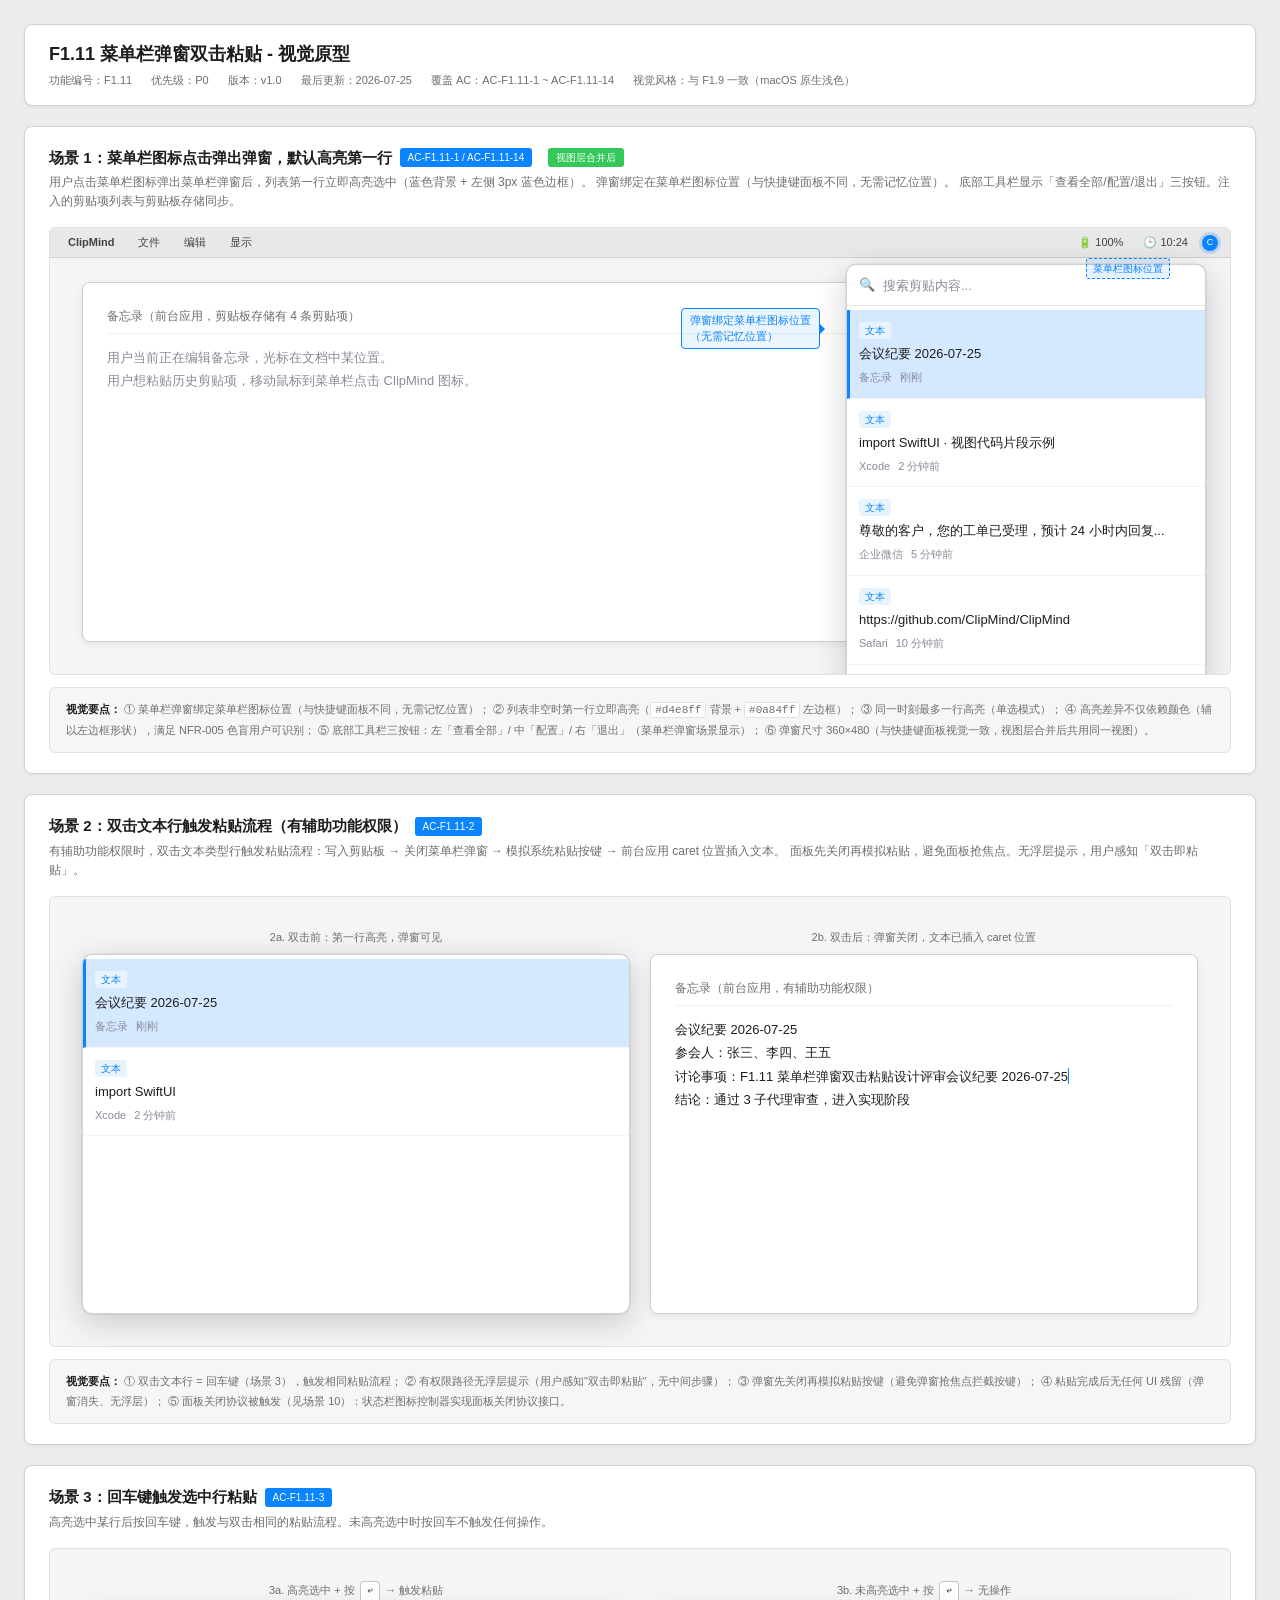
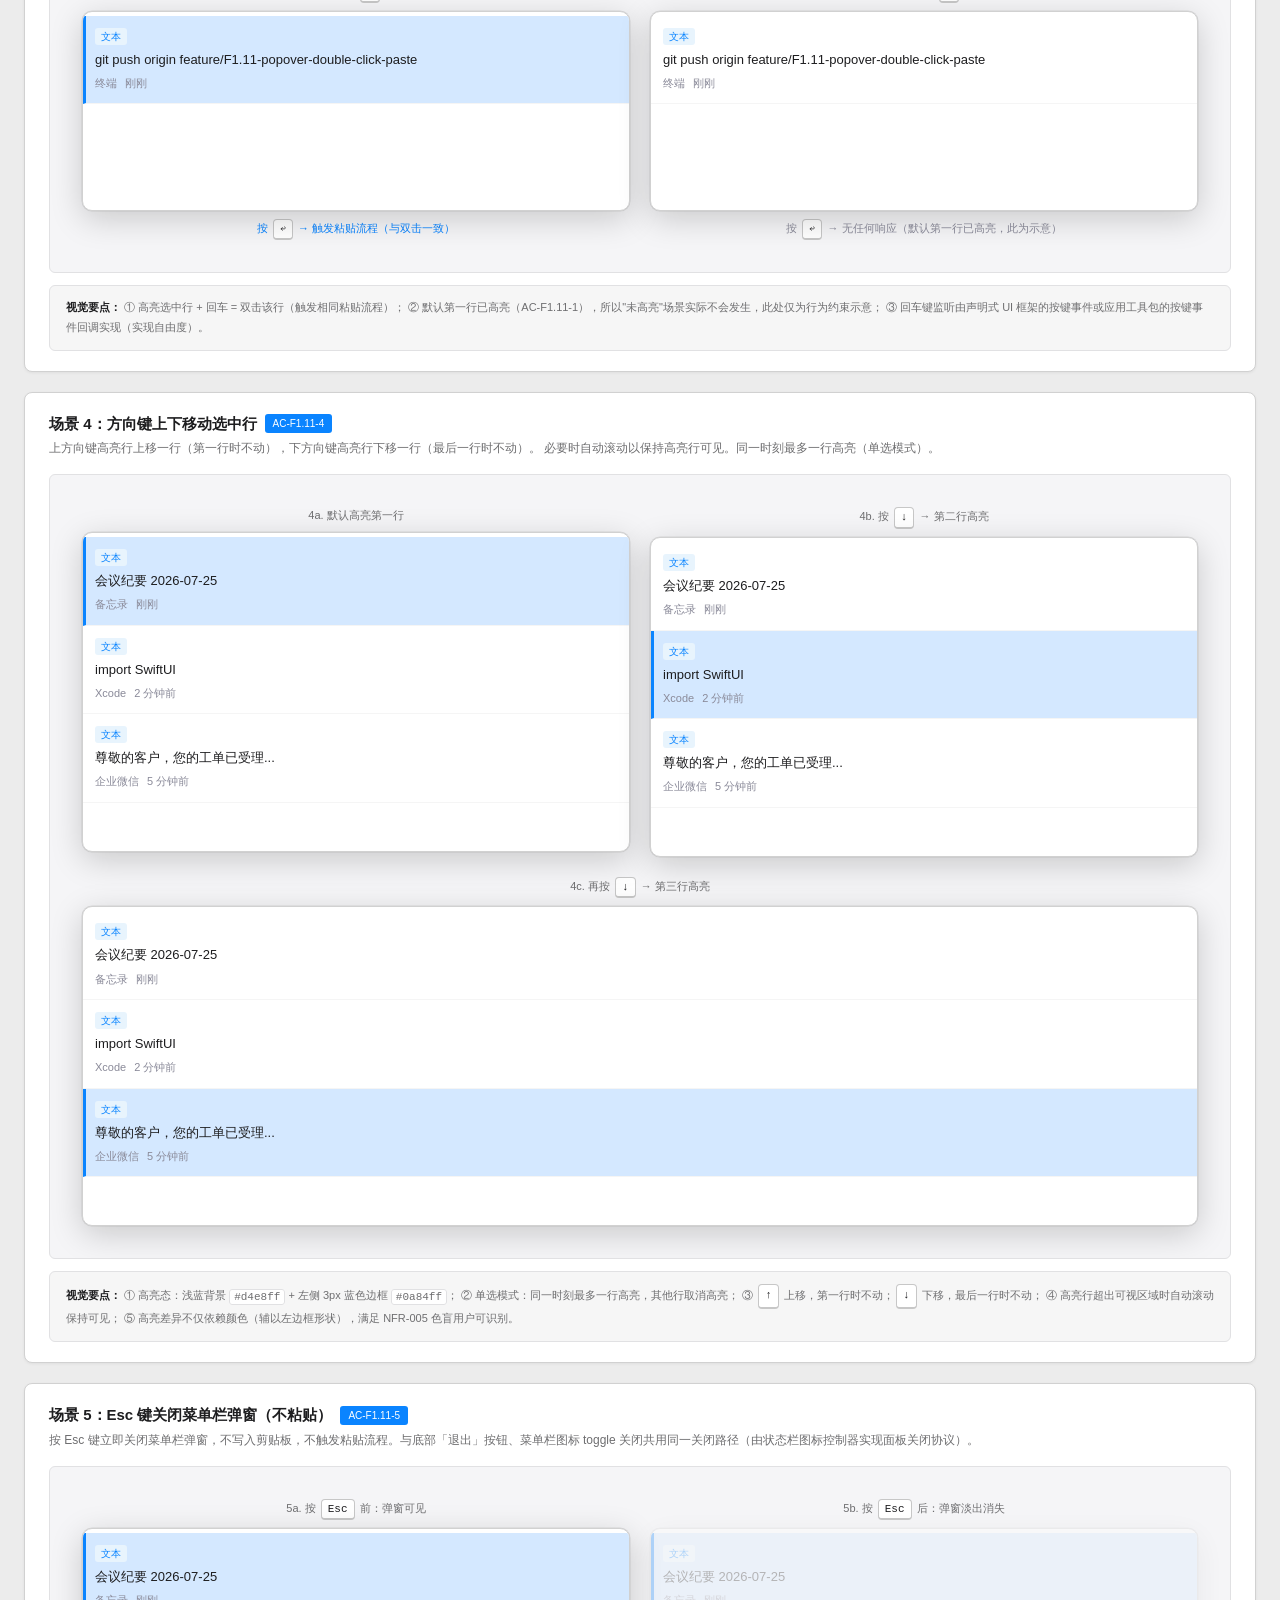
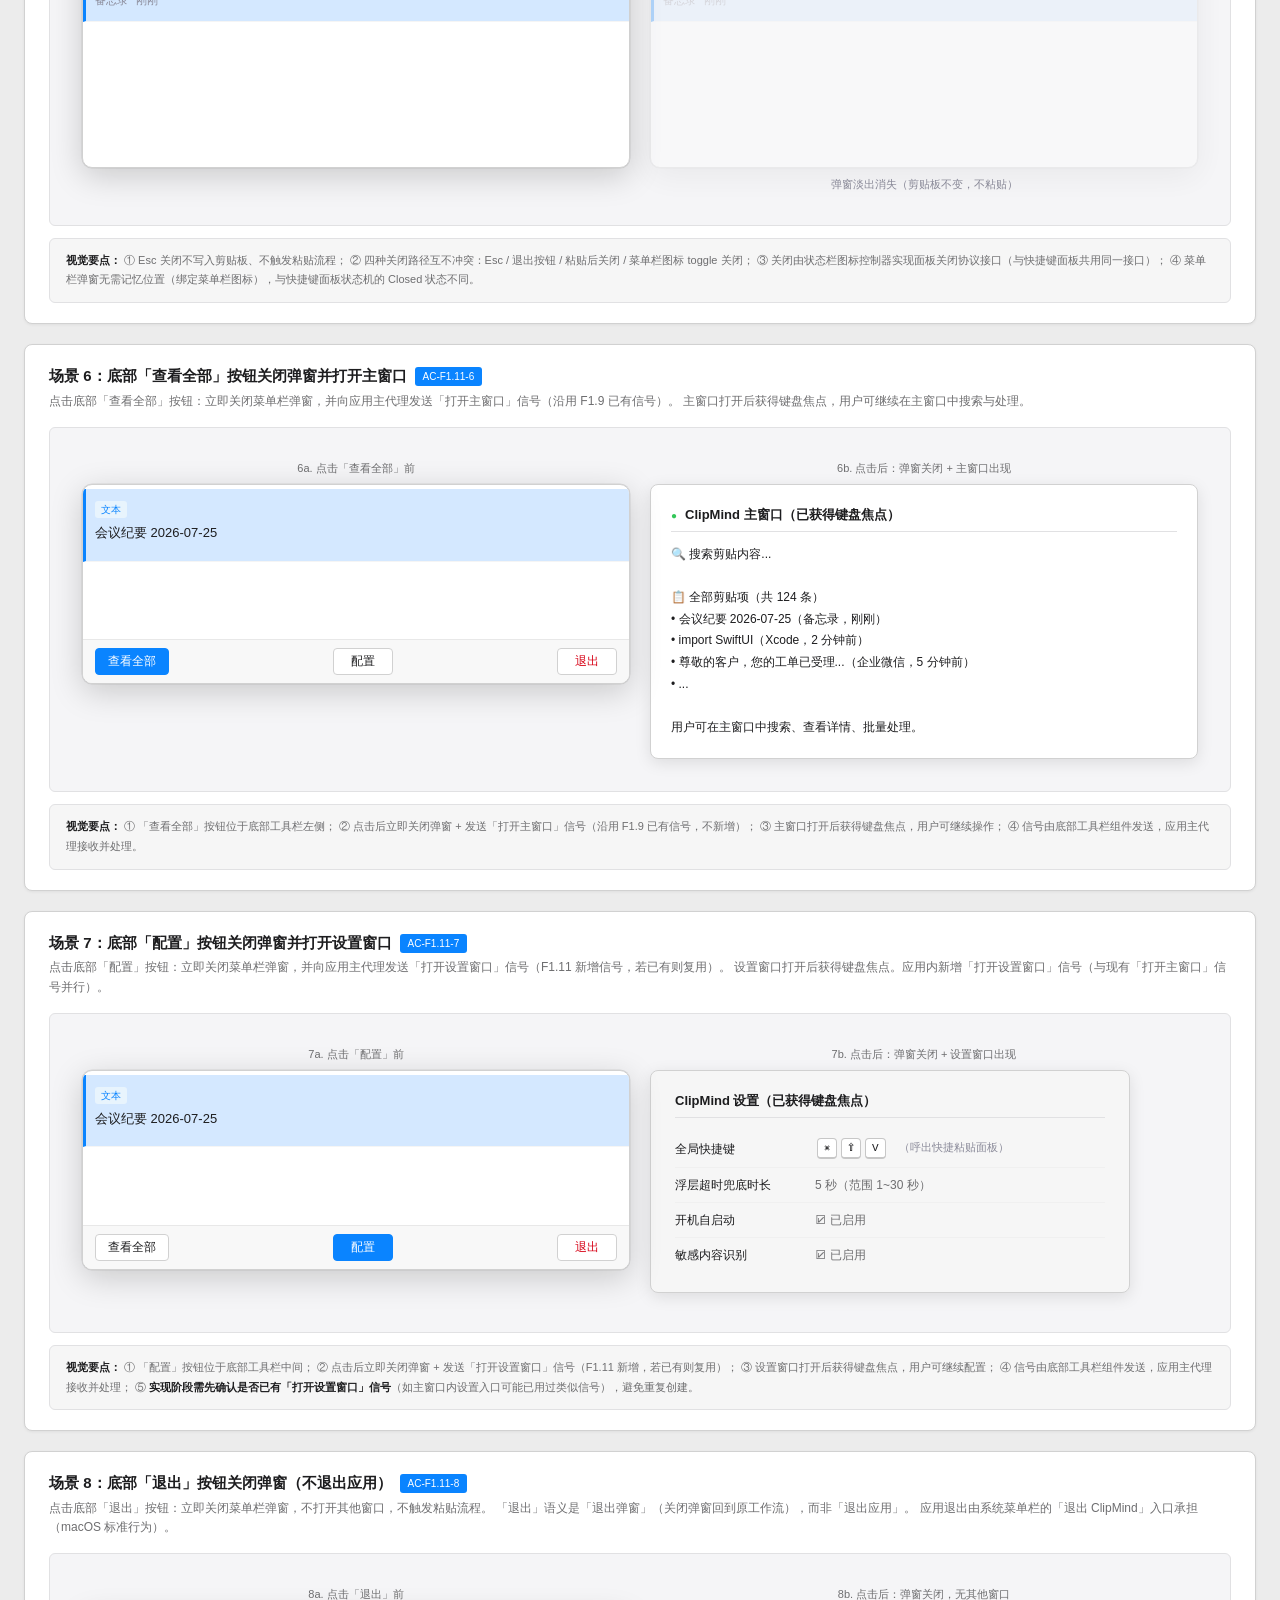
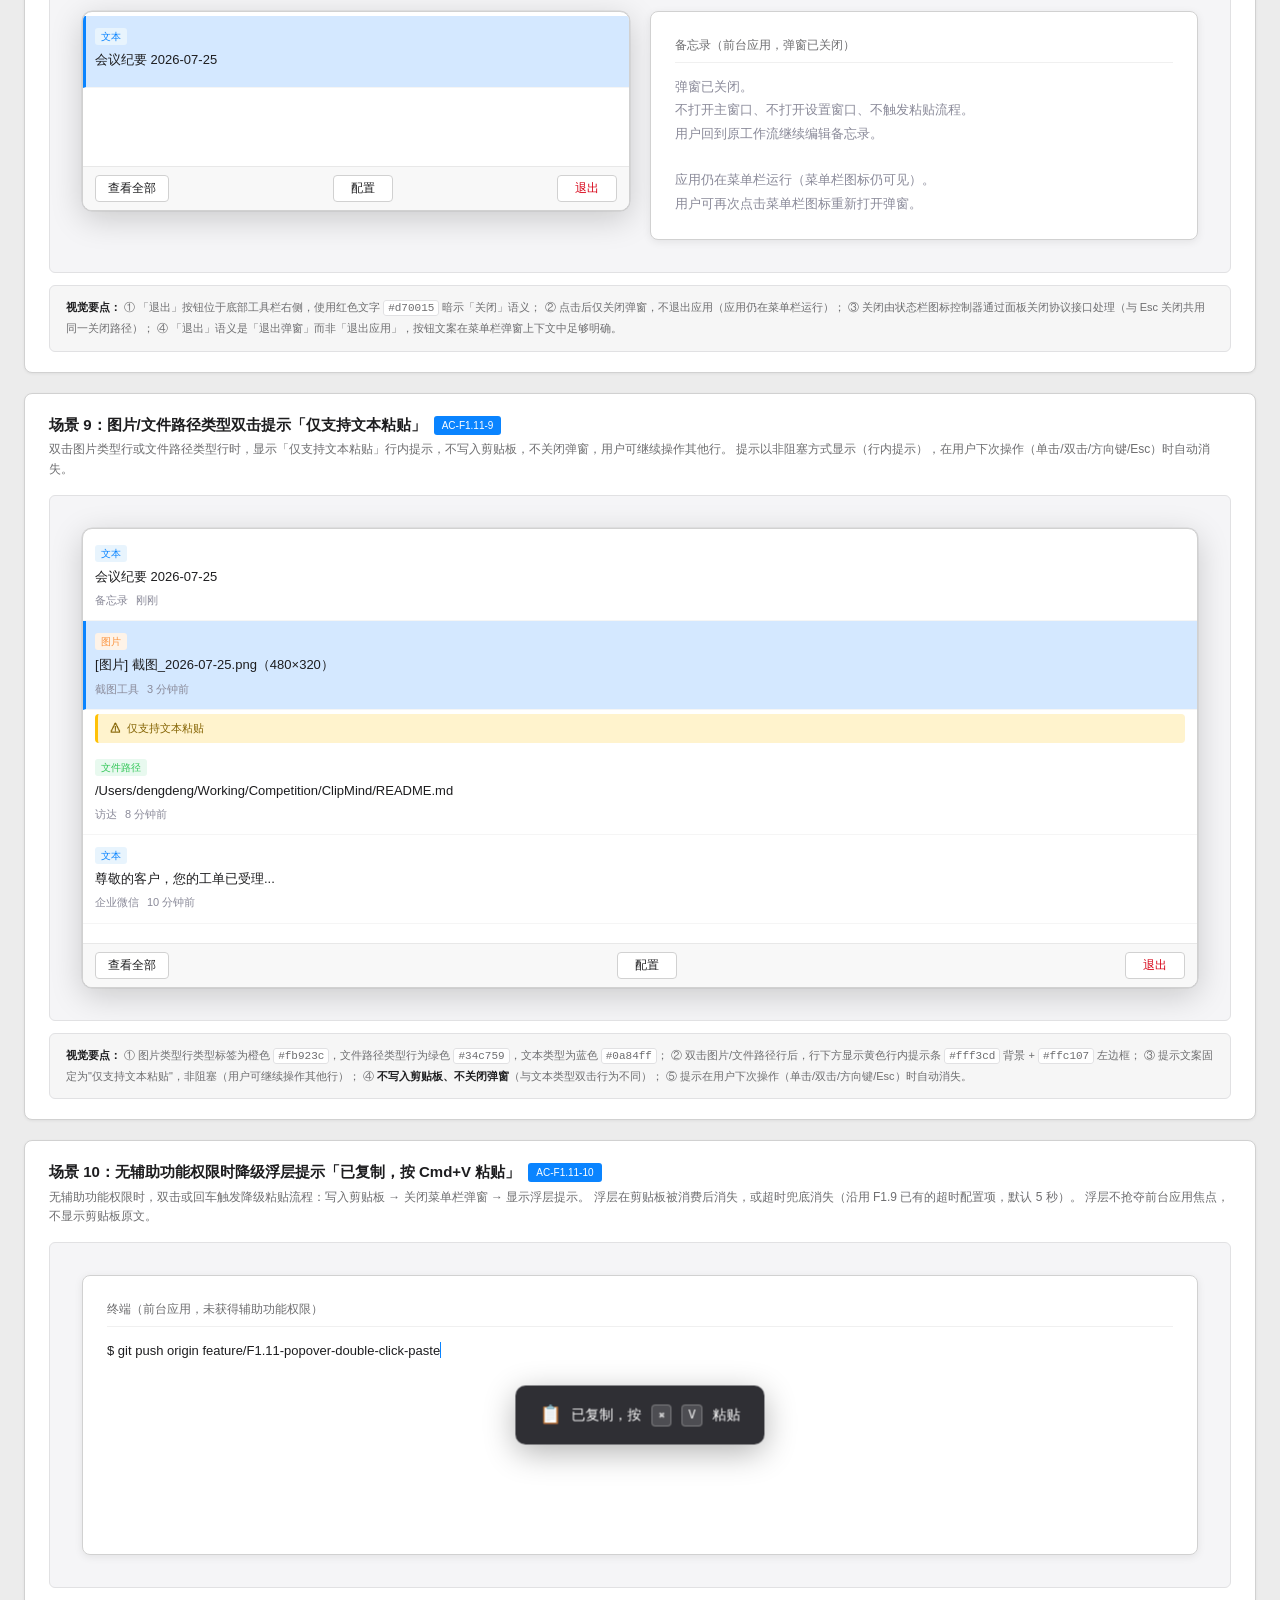
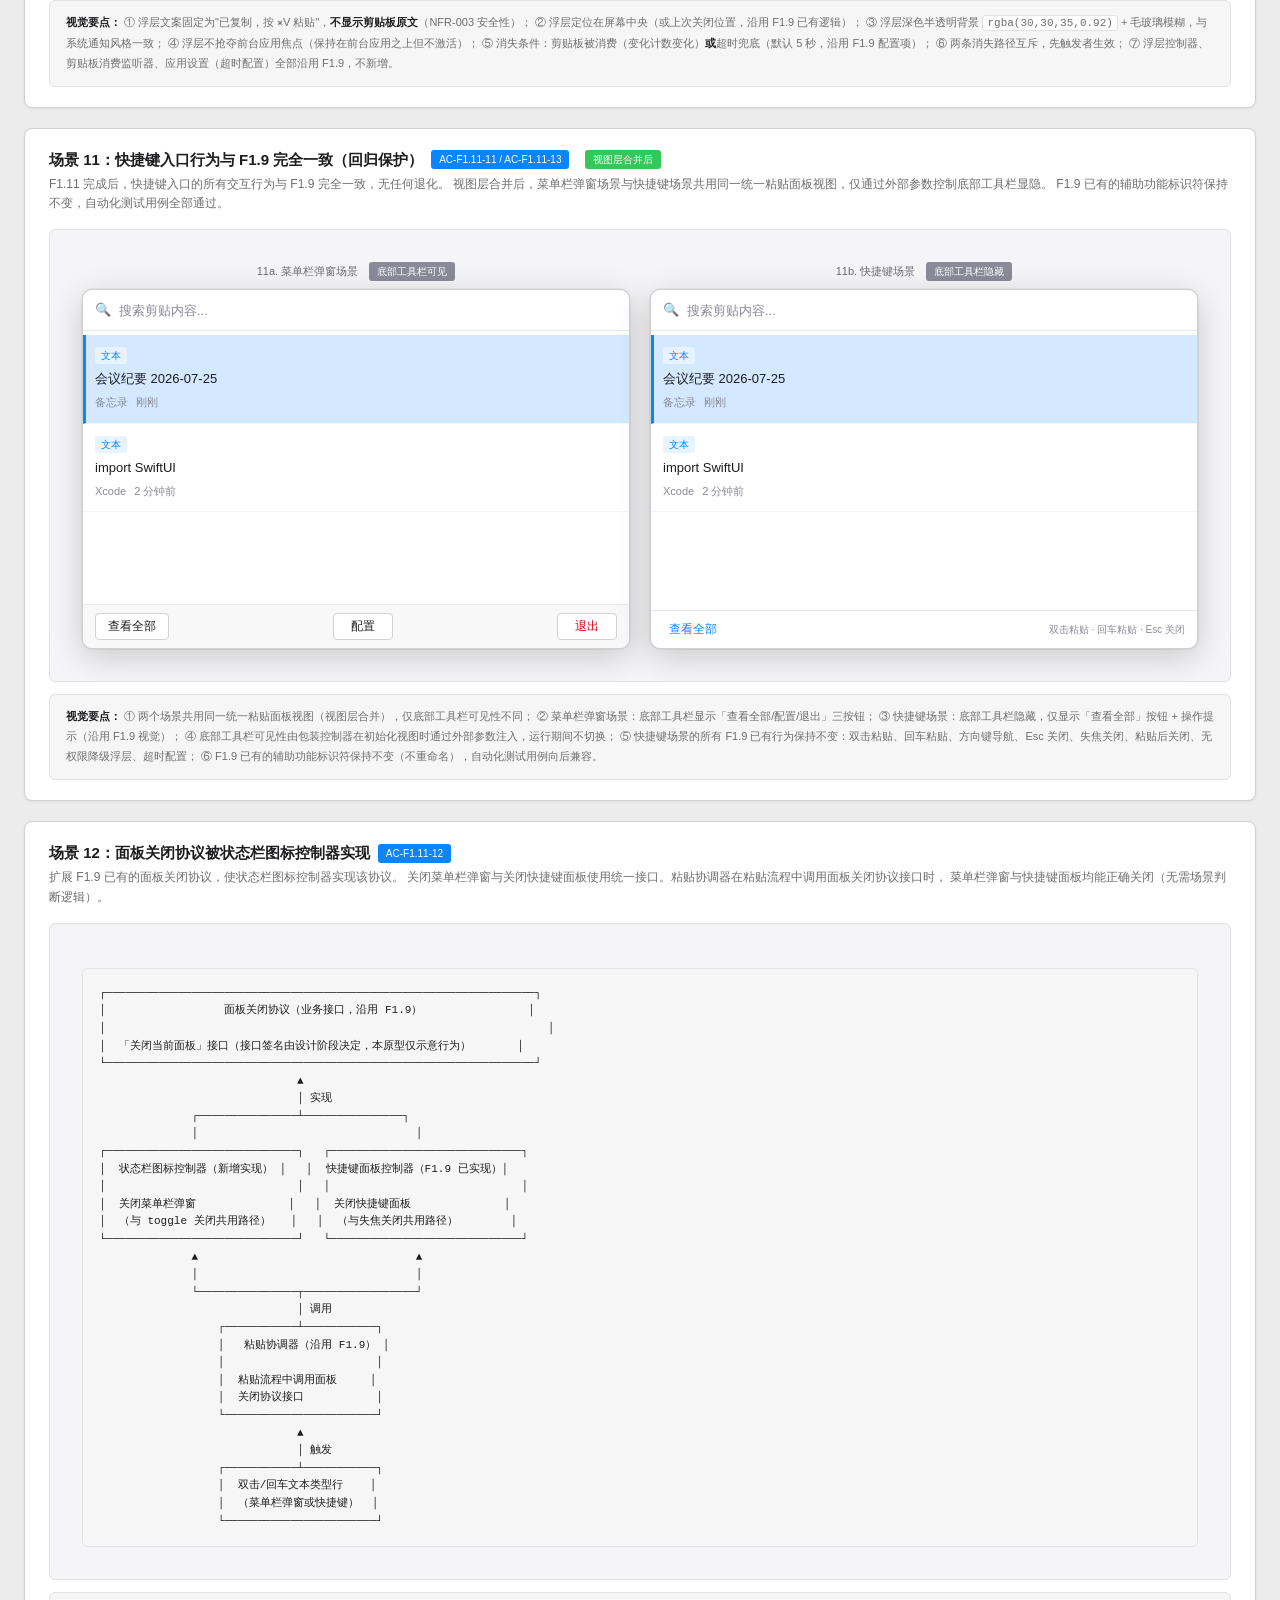
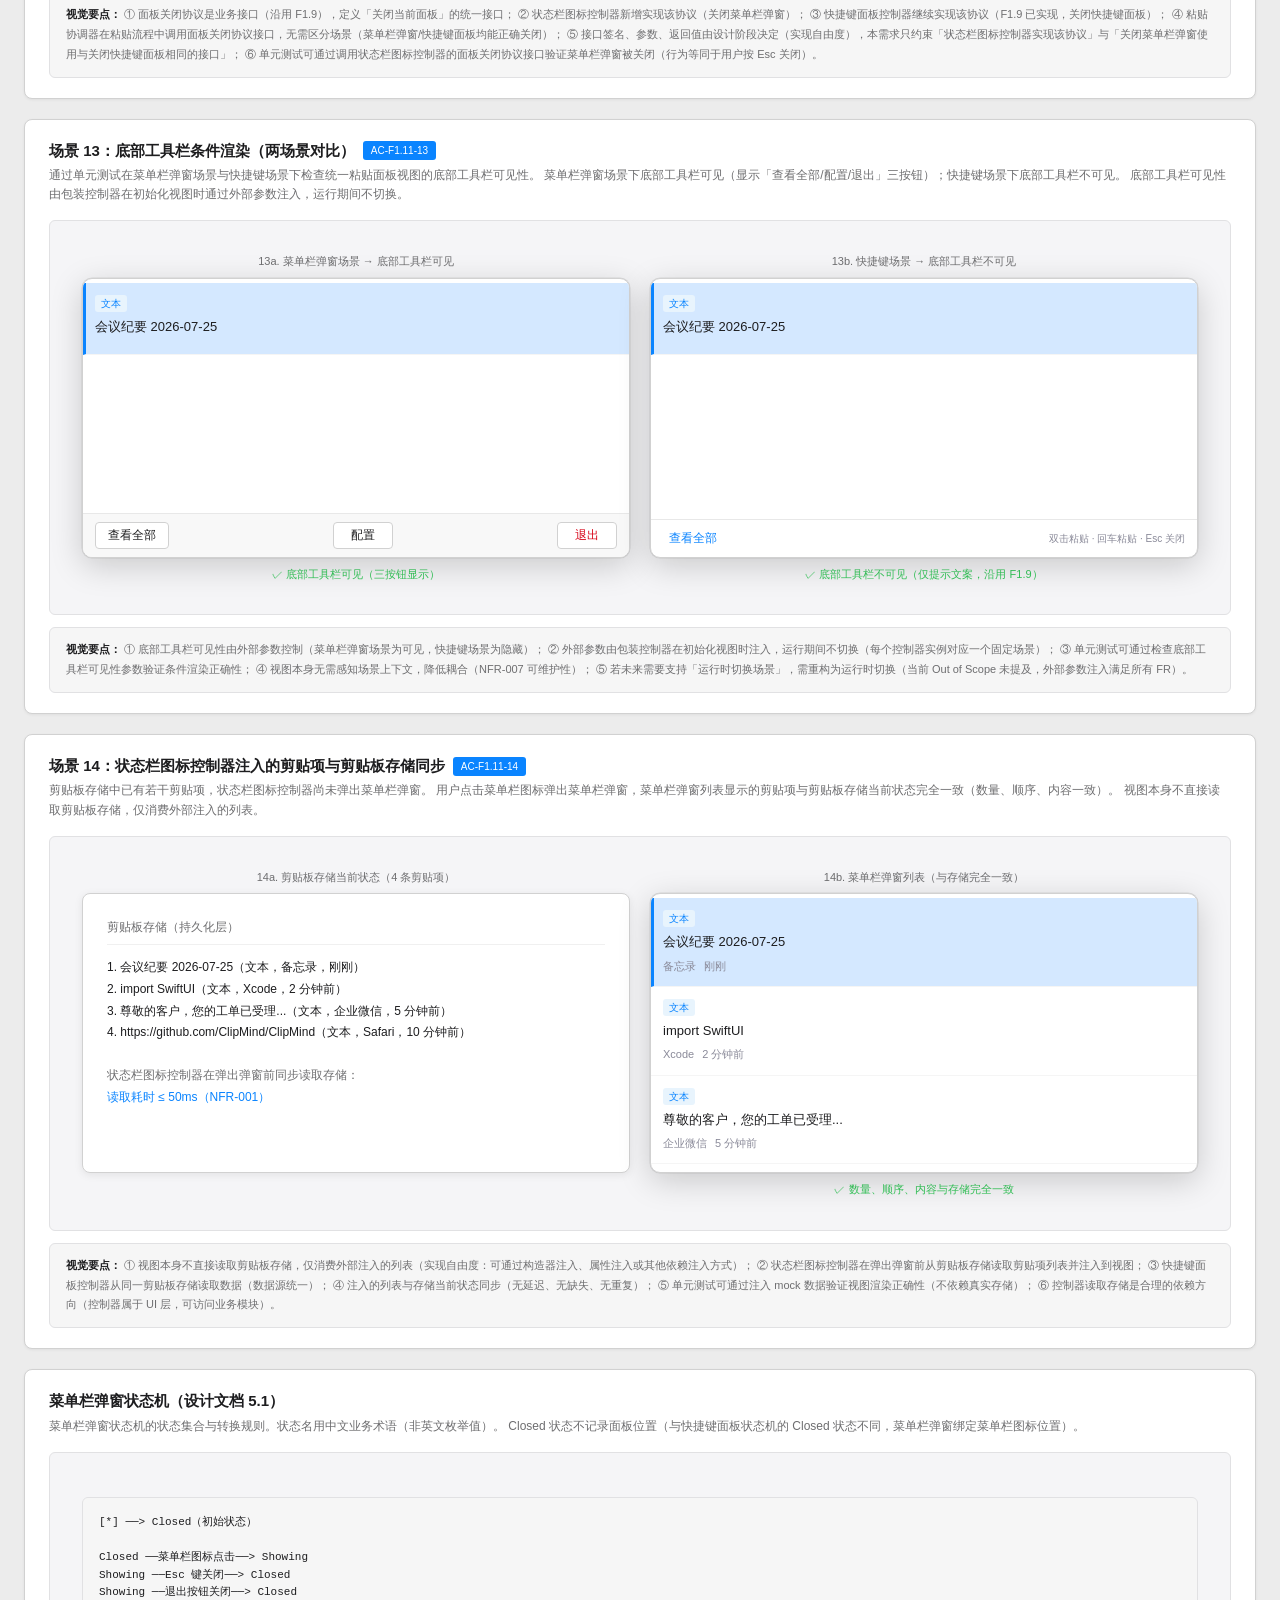
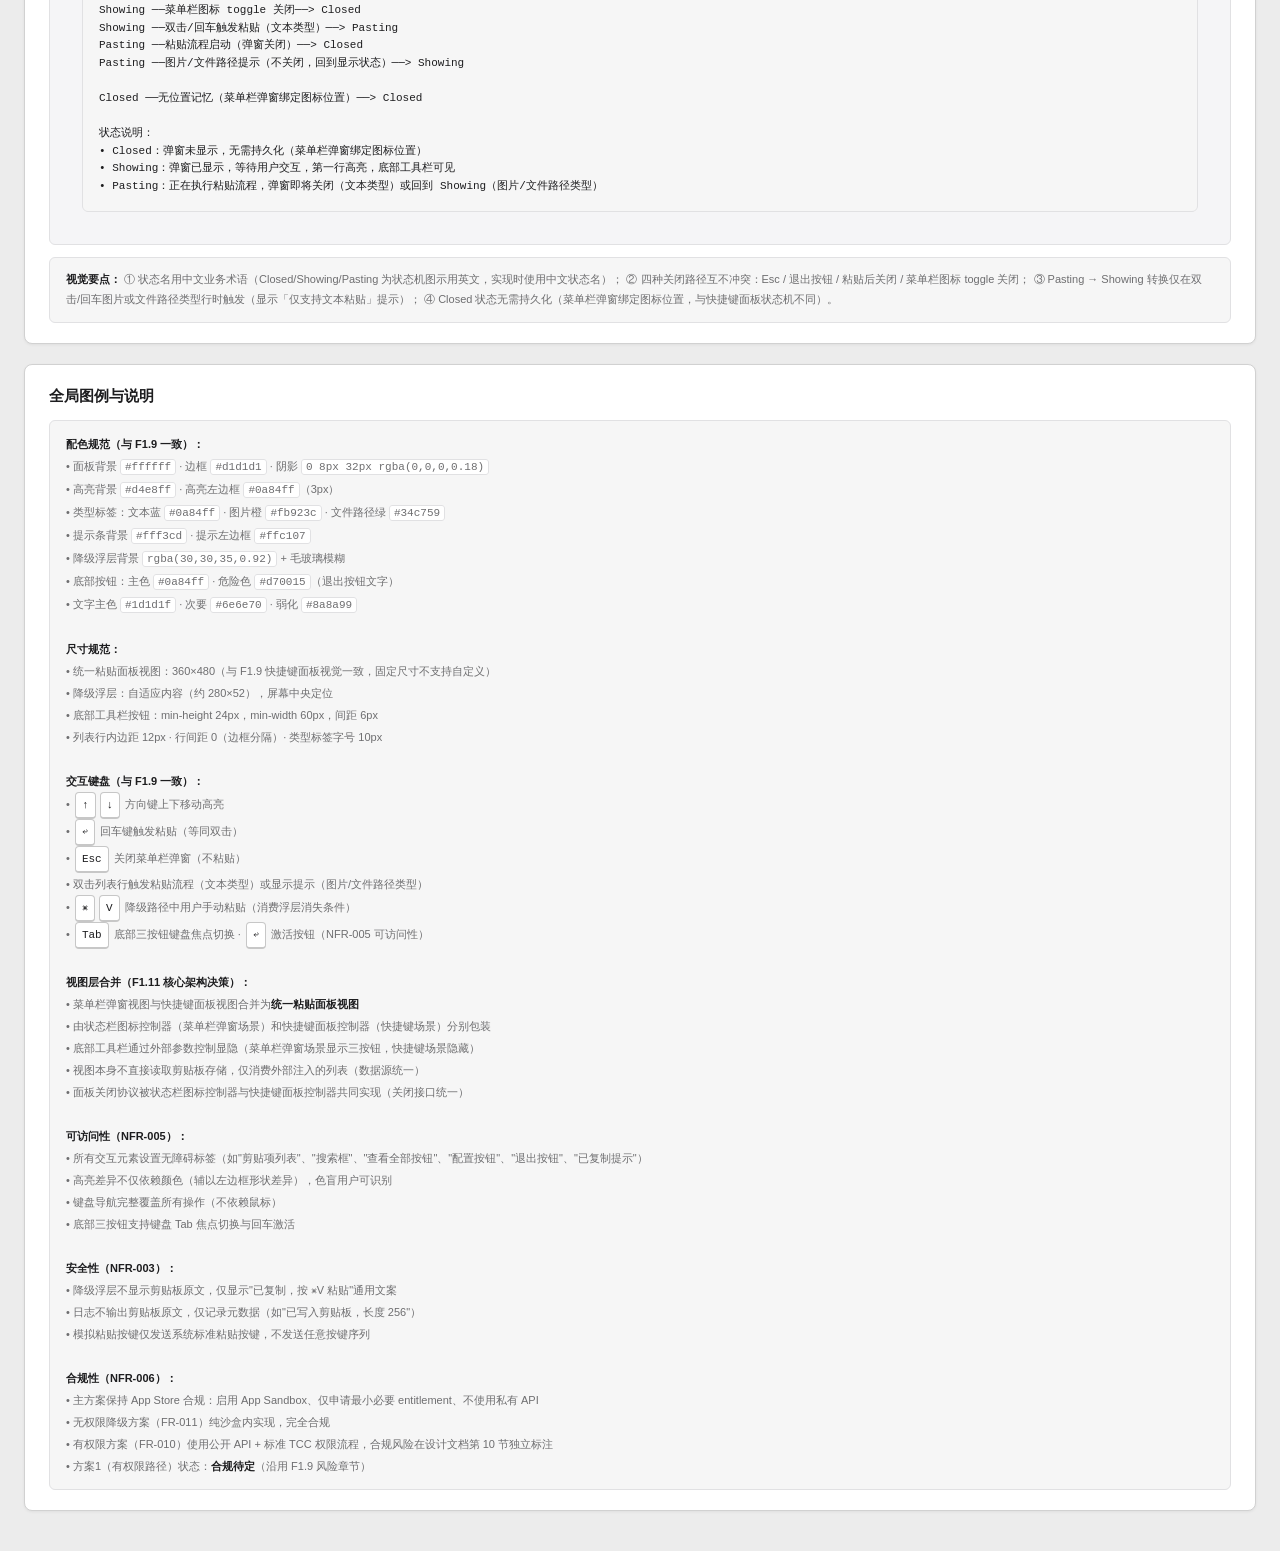
==== docs/planning/P0/F1/F1.11_菜单栏弹窗双击粘贴_视觉原型.html @ db5c1761 "docs(spec): add F1.11 visual prototype draft" ====
<!DOCTYPE html>
<html lang="zh-CN">
<!--
  F1.11 菜单栏弹窗双击粘贴 - 视觉原型
  版本：v1.0 | 最后更新：2026-07-25
  关联需求文档：F1.11_菜单栏弹窗双击粘贴_需求文档.md v1.0
  关联设计文档：F1.11_菜单栏弹窗双击粘贴_设计文档.md v1.0
  覆盖 AC：AC-F1.11-1 ~ AC-F1.11-14
  说明：本原型为静态视觉示意，用 macOS 原生浅色风格展示菜单栏弹窗、底部工具栏三按钮、
        双击/回车/方向键/Esc 交互、图片/文件路径提示、降级浮层、视图层合并（两场景对比）
        等关键场景，不包含真实交互逻辑。视觉风格与 F1.9 视觉原型一致。
-->
<head>
    <meta charset="UTF-8">
    <meta name="viewport" content="width=device-width, initial-scale=1.0">
    <title>F1.11 菜单栏弹窗双击粘贴 - 视觉原型</title>
    <style>
        /* macOS 原生浅色风格（与 F1.9 视觉原型风格一致） */
        * {
            box-sizing: border-box;
            margin: 0;
            padding: 0;
        }

        body {
            font-family: -apple-system, BlinkMacSystemFont, "SF Pro Text", "PingFang SC", "Helvetica Neue", sans-serif;
            background: #ececec;
            color: #1d1d1f;
            font-size: 13px;
            line-height: 1.5;
            padding: 24px;
        }

        /* 顶部标题区 */
        .page-header {
            background: #ffffff;
            border-radius: 8px;
            padding: 16px 24px;
            margin-bottom: 20px;
            border: 1px solid #d1d1d1;
            box-shadow: 0 1px 3px rgba(0, 0, 0, 0.06);
        }

        .page-header h1 {
            font-size: 18px;
            font-weight: 600;
            margin-bottom: 4px;
        }

        .page-header .meta {
            font-size: 11px;
            color: #6e6e70;
        }

        .page-header .meta span {
            margin-right: 16px;
        }

        /* 场景容器 */
        .scene {
            background: #ffffff;
            border-radius: 8px;
            padding: 20px 24px;
            margin-bottom: 20px;
            border: 1px solid #d1d1d1;
            box-shadow: 0 1px 3px rgba(0, 0, 0, 0.06);
        }

        .scene-title {
            font-size: 15px;
            font-weight: 600;
            margin-bottom: 4px;
            color: #1d1d1f;
            display: flex;
            align-items: center;
            gap: 8px;
            flex-wrap: wrap;
        }

        .scene-title .ac-tag {
            font-size: 10px;
            background: #0a84ff;
            color: #ffffff;
            padding: 2px 8px;
            border-radius: 3px;
            font-weight: 500;
        }

        .scene-desc {
            font-size: 12px;
            color: #6e6e70;
            margin-bottom: 16px;
            line-height: 1.6;
        }

        /* 场景展示区（模拟桌面背景） */
        .stage {
            background: #f5f5f7;
            border: 1px solid #e1e1e3;
            border-radius: 6px;
            padding: 32px;
            min-height: 320px;
            position: relative;
            overflow: hidden;
        }

        /* 模拟菜单栏 */
        .menu-bar {
            background: #e8e8e8;
            border-bottom: 1px solid #d1d1d1;
            padding: 4px 12px;
            display: flex;
            align-items: center;
            gap: 12px;
            font-size: 11px;
            color: #424245;
            margin: -32px -32px 24px -32px;
        }

        .menu-bar-icon {
            width: 16px;
            height: 16px;
            background: #6e6e70;
            border-radius: 50%;
            display: inline-flex;
            align-items: center;
            justify-content: center;
            color: #ffffff;
            font-size: 9px;
            cursor: pointer;
        }

        .menu-bar-icon.active {
            background: #0a84ff;
            box-shadow: 0 0 0 3px rgba(10, 132, 255, 0.2);
        }

        .menu-bar-item {
            padding: 2px 6px;
            border-radius: 3px;
        }

        .menu-bar-item.bold {
            font-weight: 700;
        }

        .menu-bar-right {
            margin-left: auto;
            display: flex;
            gap: 8px;
            align-items: center;
        }

        /* 模拟前台应用窗口 */
        .mock-app {
            background: #ffffff;
            border: 1px solid #d1d1d1;
            border-radius: 8px;
            padding: 24px;
            min-height: 240px;
            box-shadow: 0 2px 8px rgba(0, 0, 0, 0.08);
            position: relative;
        }

        .mock-app-title {
            font-size: 12px;
            color: #6e6e70;
            margin-bottom: 12px;
            padding-bottom: 8px;
            border-bottom: 1px solid #f0f0f0;
        }

        .mock-app-content {
            font-size: 13px;
            color: #1d1d1f;
            line-height: 1.8;
        }

        /* 模拟 caret 光标 */
        .caret {
            display: inline-block;
            width: 1px;
            height: 16px;
            background: #0a84ff;
            vertical-align: text-bottom;
            animation: blink 1s infinite;
        }

        @keyframes blink {
            0%, 50% { opacity: 1; }
            51%, 100% { opacity: 0; }
        }

        /* 统一粘贴面板视图（核心组件，与 F1.9 视觉一致，360x480） */
        .paste-panel {
            position: absolute;
            width: 360px;
            height: 480px;
            background: #ffffff;
            border: 1px solid #d1d1d1;
            border-radius: 10px;
            box-shadow: 0 8px 32px rgba(0, 0, 0, 0.18), 0 0 0 0.5px rgba(0, 0, 0, 0.1);
            display: flex;
            flex-direction: column;
            overflow: hidden;
        }

        /* 面板定位：菜单栏弹窗场景（绑定菜单栏图标位置） */
        .paste-panel.popover-pos {
            top: 36px;
            right: 24px;
        }

        /* 面板定位：快捷键场景（caret 附近或屏幕中央） */
        .paste-panel.caret-pos {
            top: 80px;
            left: 280px;
        }

        .paste-panel.center-pos {
            top: 50%;
            left: 50%;
            transform: translate(-50%, -50%);
        }

        /* 面板定位引导线 */
        .pos-guide {
            position: absolute;
            font-size: 10px;
            color: #0a84ff;
            background: rgba(10, 132, 255, 0.1);
            padding: 2px 6px;
            border-radius: 3px;
            border: 1px dashed #0a84ff;
        }

        /* 搜索框 */
        .panel-search {
            padding: 10px 12px;
            border-bottom: 1px solid #e8e8e8;
            display: flex;
            align-items: center;
            gap: 8px;
        }

        .panel-search-icon {
            color: #8a8a99;
            font-size: 13px;
        }

        .panel-search-input {
            flex: 1;
            border: none;
            outline: none;
            font-size: 13px;
            color: #1d1d1f;
            background: transparent;
        }

        .panel-search-input::placeholder {
            color: #8a8a99;
        }

        /* 列表区 */
        .panel-list {
            flex: 1;
            overflow-y: auto;
            padding: 4px 0;
        }

        .clip-row {
            padding: 12px;
            border-bottom: 1px solid #f5f5f5;
            cursor: pointer;
            transition: background 0.15s;
        }

        .clip-row:hover {
            background: #f0f0f2;
        }

        /* 高亮选中状态（单击/方向键导航） */
        .clip-row.highlighted {
            background: #d4e8ff;
            border-left: 3px solid #0a84ff;
            padding-left: 9px;
        }

        /* 默认高亮第一行（面板出现时） */
        .clip-row.default-highlight {
            background: #d4e8ff;
            border-left: 3px solid #0a84ff;
            padding-left: 9px;
        }

        .clip-row-header {
            display: flex;
            justify-content: space-between;
            align-items: center;
            margin-bottom: 6px;
        }

        .type-tag {
            font-size: 10px;
            padding: 1px 6px;
            border-radius: 3px;
            font-weight: 500;
        }

        .type-tag.text {
            background: #e8f4fd;
            color: #0a84ff;
        }

        .type-tag.image {
            background: #fef3e8;
            color: #fb923c;
        }

        .type-tag.filepath {
            background: #e8f9ef;
            color: #34c759;
        }

        .clip-content {
            font-size: 13px;
            color: #1d1d1f;
            line-height: 1.4;
            margin-bottom: 6px;
            overflow: hidden;
            display: -webkit-box;
            -webkit-line-clamp: 2;
            -webkit-box-orient: vertical;
        }

        .clip-meta {
            display: flex;
            gap: 8px;
            font-size: 11px;
            color: #8a8a99;
        }

        /* 行内提示（图片/文件路径双击） */
        .clip-row-tip {
            background: #fff3cd;
            border-left: 3px solid #ffc107;
            padding: 6px 12px;
            margin: 4px 12px;
            border-radius: 4px;
            font-size: 11px;
            color: #856404;
            display: flex;
            align-items: center;
            gap: 6px;
        }

        .clip-row-tip-icon {
            font-weight: bold;
        }

        /* 底部工具栏（菜单栏弹窗场景：三按钮） */
        .panel-footer-popover {
            padding: 8px 12px;
            border-top: 1px solid #e8e8e8;
            display: flex;
            justify-content: space-between;
            align-items: center;
            gap: 8px;
            background: #f8f8f8;
        }

        .footer-btn {
            font-size: 12px;
            color: #1d1d1f;
            background: #ffffff;
            border: 1px solid #d1d1d1;
            border-radius: 4px;
            cursor: pointer;
            padding: 4px 12px;
            min-height: 24px;
            min-width: 60px;
            transition: background 0.15s, border-color 0.15s;
        }

        .footer-btn:hover {
            background: #f0f0f2;
            border-color: #8a8a99;
        }

        .footer-btn.primary {
            background: #0a84ff;
            color: #ffffff;
            border-color: #0a84ff;
        }

        .footer-btn.primary:hover {
            background: #0070e0;
        }

        .footer-btn.danger {
            color: #d70015;
        }

        .footer-btn.danger:hover {
            background: #fef2f3;
            border-color: #d70015;
        }

        .footer-btn-row {
            display: flex;
            gap: 6px;
        }

        .footer-btn-hint {
            font-size: 10px;
            color: #8a8a99;
            flex: 1;
            text-align: center;
        }

        /* 底部工具栏（快捷键场景：仅提示，无按钮） */
        .panel-footer-quick {
            padding: 8px 12px;
            border-top: 1px solid #e8e8e8;
            display: flex;
            justify-content: space-between;
            align-items: center;
        }

        .panel-footer-btn-quick {
            font-size: 12px;
            color: #0a84ff;
            background: none;
            border: none;
            cursor: pointer;
            padding: 2px 6px;
        }

        .panel-footer-hint-quick {
            font-size: 10px;
            color: #8a8a99;
        }

        /* 降级浮层提示（无权限路径） */
        .overlay-tip {
            position: absolute;
            top: 50%;
            left: 50%;
            transform: translate(-50%, -50%);
            background: rgba(30, 30, 35, 0.92);
            color: #ffffff;
            padding: 16px 24px;
            border-radius: 10px;
            box-shadow: 0 8px 32px rgba(0, 0, 0, 0.3);
            font-size: 14px;
            display: flex;
            align-items: center;
            gap: 10px;
            backdrop-filter: blur(20px);
        }

        .overlay-tip-icon {
            font-size: 18px;
        }

        .overlay-tip-kbd {
            background: rgba(255, 255, 255, 0.15);
            border: 1px solid rgba(255, 255, 255, 0.25);
            border-radius: 4px;
            padding: 1px 6px;
            font-size: 12px;
            font-family: -apple-system, "SF Mono", monospace;
        }

        /* 浮层超时倒计时（视觉示意） */
        .overlay-countdown {
            position: absolute;
            bottom: -28px;
            left: 50%;
            transform: translateX(-50%);
            font-size: 10px;
            color: #6e6e70;
            background: #ffffff;
            padding: 2px 8px;
            border-radius: 3px;
            border: 1px solid #d1d1d1;
            white-space: nowrap;
        }

        /* 键盘按键示意 */
        .kbd {
            display: inline-block;
            background: #ffffff;
            border: 1px solid #c7c7c7;
            border-bottom: 2px solid #c7c7c7;
            border-radius: 4px;
            padding: 1px 6px;
            font-size: 11px;
            font-family: -apple-system, "SF Mono", monospace;
            color: #1d1d1f;
            margin: 0 2px;
        }

        /* 场景标注（箭头+说明） */
        .annotation {
            position: absolute;
            font-size: 11px;
            color: #0a84ff;
            background: rgba(10, 132, 255, 0.08);
            border: 1px solid #0a84ff;
            border-radius: 4px;
            padding: 4px 8px;
            max-width: 200px;
            line-height: 1.4;
        }

        .annotation::before {
            content: "";
            position: absolute;
            border: 6px solid transparent;
        }

        .annotation.arrow-left::before {
            right: 100%;
            top: 50%;
            transform: translateY(-50%);
            border-right-color: #0a84ff;
        }

        .annotation.arrow-right::before {
            left: 100%;
            top: 50%;
            transform: translateY(-50%);
            border-left-color: #0a84ff;
        }

        .annotation.arrow-top::before {
            bottom: 100%;
            left: 50%;
            transform: translateX(-50%);
            border-bottom-color: #0a84ff;
        }

        .annotation.arrow-bottom::before {
            top: 100%;
            left: 50%;
            transform: translateX(-50%);
            border-top-color: #0a84ff;
        }

        /* 设置窗口示意（场景 7 用） */
        .settings-window {
            background: #f6f6f6;
            border: 1px solid #d1d1d1;
            border-radius: 8px;
            padding: 20px 24px;
            max-width: 480px;
            box-shadow: 0 4px 16px rgba(0, 0, 0, 0.1);
        }

        .settings-window-title {
            font-size: 13px;
            font-weight: 600;
            color: #1d1d1f;
            margin-bottom: 12px;
            padding-bottom: 6px;
            border-bottom: 1px solid #e1e1e3;
        }

        .settings-row {
            display: flex;
            align-items: center;
            padding: 8px 0;
            border-bottom: 1px solid #f0f0f0;
            font-size: 12px;
        }

        .settings-row:last-child {
            border-bottom: none;
        }

        .settings-label {
            width: 140px;
            color: #1d1d1f;
        }

        .settings-value {
            flex: 1;
            color: #6e6e70;
        }

        /* 主窗口示意（场景 6 用） */
        .main-window {
            background: #ffffff;
            border: 1px solid #d1d1d1;
            border-radius: 8px;
            padding: 20px;
            box-shadow: 0 4px 16px rgba(0, 0, 0, 0.1);
        }

        .main-window-title {
            font-size: 13px;
            font-weight: 600;
            color: #1d1d1f;
            margin-bottom: 12px;
            padding-bottom: 6px;
            border-bottom: 1px solid #e1e1e3;
            display: flex;
            align-items: center;
            gap: 8px;
        }

        .main-window-title::before {
            content: "●";
            color: #34c759;
            font-size: 10px;
        }

        /* 场景并排展示 */
        .stage-row {
            display: flex;
            gap: 20px;
            flex-wrap: wrap;
        }

        .stage-item {
            flex: 1;
            min-width: 360px;
        }

        .stage-item-label {
            font-size: 11px;
            color: #6e6e70;
            margin-bottom: 8px;
            text-align: center;
            font-weight: 500;
        }

        /* 图例 */
        .legend {
            background: #f6f6f6;
            border: 1px solid #e1e1e3;
            border-radius: 6px;
            padding: 12px 16px;
            margin-top: 12px;
            font-size: 11px;
            color: #6e6e70;
            line-height: 1.8;
        }

        .legend strong {
            color: #1d1d1f;
        }

        .legend code {
            background: #ffffff;
            border: 1px solid #e1e1e3;
            border-radius: 3px;
            padding: 1px 4px;
            font-size: 11px;
            font-family: -apple-system, "SF Mono", monospace;
        }

        .legend .kbd {
            vertical-align: middle;
        }

        /* 状态机示意 */
        .state-diagram {
            background: #f6f6f6;
            border: 1px solid #e1e1e3;
            border-radius: 6px;
            padding: 16px;
            margin-top: 12px;
            font-family: -apple-system, "SF Mono", monospace;
            font-size: 11px;
            color: #1d1d1f;
            line-height: 1.6;
            white-space: pre-wrap;
        }

        /* 协议关系示意（场景 10） */
        .protocol-diagram {
            background: #f6f6f6;
            border: 1px solid #e1e1e3;
            border-radius: 6px;
            padding: 16px;
            margin-top: 12px;
            font-family: -apple-system, "SF Mono", monospace;
            font-size: 11px;
            color: #1d1d1f;
            line-height: 1.6;
            white-space: pre-wrap;
        }

        /* 视图合并对比标识 */
        .merge-badge {
            display: inline-block;
            background: #34c759;
            color: #ffffff;
            font-size: 10px;
            padding: 2px 8px;
            border-radius: 3px;
            margin-left: 8px;
            font-weight: 500;
        }

        .scene-badge {
            display: inline-block;
            background: #8a8a99;
            color: #ffffff;
            font-size: 10px;
            padding: 2px 8px;
            border-radius: 3px;
            margin-left: 8px;
            font-weight: 500;
        }
    </style>
</head>
<body>

<!-- 顶部标题区 -->
<div class="page-header">
    <h1>F1.11 菜单栏弹窗双击粘贴 - 视觉原型</h1>
    <div class="meta">
        <span>功能编号：F1.11</span>
        <span>优先级：P0</span>
        <span>版本：v1.0</span>
        <span>最后更新：2026-07-25</span>
        <span>覆盖 AC：AC-F1.11-1 ~ AC-F1.11-14</span>
        <span>视觉风格：与 F1.9 一致（macOS 原生浅色）</span>
    </div>
</div>

<!-- 场景 1：菜单栏图标点击弹出弹窗，默认高亮第一行 -->
<div class="scene">
    <div class="scene-title">
        场景 1：菜单栏图标点击弹出弹窗，默认高亮第一行
        <span class="ac-tag">AC-F1.11-1 / AC-F1.11-14</span>
        <span class="merge-badge">视图层合并后</span>
    </div>
    <div class="scene-desc">
        用户点击菜单栏图标弹出菜单栏弹窗后，列表第一行立即高亮选中（蓝色背景 + 左侧 3px 蓝色边框）。
        弹窗绑定在菜单栏图标位置（与快捷键面板不同，无需记忆位置）。
        底部工具栏显示「查看全部/配置/退出」三按钮。注入的剪贴项列表与剪贴板存储同步。
    </div>
    <div class="stage">
        <!-- 模拟菜单栏 -->
        <div class="menu-bar">
            <span class="menu-bar-item bold">ClipMind</span>
            <span class="menu-bar-item">文件</span>
            <span class="menu-bar-item">编辑</span>
            <span class="menu-bar-item">显示</span>
            <div class="menu-bar-right">
                <span class="menu-bar-item">🔋 100%</span>
                <span class="menu-bar-item">🕒 10:24</span>
                <span class="menu-bar-icon active">C</span>
            </div>
        </div>

        <!-- 模拟前台应用（备忘录，无 caret） -->
        <div class="mock-app" style="min-height: 360px;">
            <div class="mock-app-title">备忘录（前台应用，剪贴板存储有 4 条剪贴项）</div>
            <div class="mock-app-content" style="color: #8a8a99;">
                用户当前正在编辑备忘录，光标在文档中某位置。<br>
                用户想粘贴历史剪贴项，移动鼠标到菜单栏点击 ClipMind 图标。
            </div>
        </div>

        <!-- 菜单栏弹窗（绑定菜单栏图标位置） -->
        <div class="paste-panel popover-pos">
            <div class="panel-search">
                <span class="panel-search-icon">🔍</span>
                <input type="text" class="panel-search-input" placeholder="搜索剪贴内容..." aria-label="搜索框">
            </div>
            <div class="panel-list">
                <div class="clip-row default-highlight">
                    <div class="clip-row-header">
                        <span class="type-tag text">文本</span>
                    </div>
                    <div class="clip-content">会议纪要 2026-07-25</div>
                    <div class="clip-meta">
                        <span>备忘录</span>
                        <span>刚刚</span>
                    </div>
                </div>
                <div class="clip-row">
                    <div class="clip-row-header">
                        <span class="type-tag text">文本</span>
                    </div>
                    <div class="clip-content">import SwiftUI · 视图代码片段示例</div>
                    <div class="clip-meta">
                        <span>Xcode</span>
                        <span>2 分钟前</span>
                    </div>
                </div>
                <div class="clip-row">
                    <div class="clip-row-header">
                        <span class="type-tag text">文本</span>
                    </div>
                    <div class="clip-content">尊敬的客户，您的工单已受理，预计 24 小时内回复...</div>
                    <div class="clip-meta">
                        <span>企业微信</span>
                        <span>5 分钟前</span>
                    </div>
                </div>
                <div class="clip-row">
                    <div class="clip-row-header">
                        <span class="type-tag text">文本</span>
                    </div>
                    <div class="clip-content">https://github.com/ClipMind/ClipMind</div>
                    <div class="clip-meta">
                        <span>Safari</span>
                        <span>10 分钟前</span>
                    </div>
                </div>
            </div>
            <!-- 底部工具栏：菜单栏弹窗场景显示三按钮 -->
            <div class="panel-footer-popover">
                <button class="footer-btn" aria-label="查看全部按钮">查看全部</button>
                <button class="footer-btn" aria-label="配置按钮">配置</button>
                <button class="footer-btn danger" aria-label="退出按钮">退出</button>
            </div>
        </div>

        <!-- 定位引导标注 -->
        <div class="pos-guide" style="top: 30px; right: 60px;">菜单栏图标位置</div>
        <div class="annotation arrow-right" style="top: 80px; right: 410px; max-width: 160px;">
            弹窗绑定菜单栏图标位置<br>（无需记忆位置）
        </div>
    </div>
    <div class="legend">
        <strong>视觉要点：</strong>
        ① 菜单栏弹窗绑定菜单栏图标位置（与快捷键面板不同，无需记忆位置）；
        ② 列表非空时第一行立即高亮（<code>#d4e8ff</code> 背景 + <code>#0a84ff</code> 左边框）；
        ③ 同一时刻最多一行高亮（单选模式）；
        ④ 高亮差异不仅依赖颜色（辅以左边框形状），满足 NFR-005 色盲用户可识别；
        ⑤ 底部工具栏三按钮：左「查看全部」/ 中「配置」/ 右「退出」（菜单栏弹窗场景显示）；
        ⑥ 弹窗尺寸 360×480（与快捷键面板视觉一致，视图层合并后共用同一视图）。
    </div>
</div>

<!-- 场景 2：双击文本行触发粘贴流程（有权限路径） -->
<div class="scene">
    <div class="scene-title">
        场景 2：双击文本行触发粘贴流程（有辅助功能权限）
        <span class="ac-tag">AC-F1.11-2</span>
    </div>
    <div class="scene-desc">
        有辅助功能权限时，双击文本类型行触发粘贴流程：写入剪贴板 → 关闭菜单栏弹窗 → 模拟系统粘贴按键 → 前台应用 caret 位置插入文本。
        面板先关闭再模拟粘贴，避免面板抢焦点。无浮层提示，用户感知「双击即粘贴」。
    </div>
    <div class="stage">
        <div class="stage-row">
            <!-- 子场景 2a：双击前 -->
            <div class="stage-item">
                <div class="stage-item-label">2a. 双击前：第一行高亮，弹窗可见</div>
                <div class="paste-panel" style="position: relative; width: 100%; height: 360px;">
                    <div class="panel-list">
                        <div class="clip-row highlighted">
                            <div class="clip-row-header"><span class="type-tag text">文本</span></div>
                            <div class="clip-content">会议纪要 2026-07-25</div>
                            <div class="clip-meta"><span>备忘录</span><span>刚刚</span></div>
                        </div>
                        <div class="clip-row">
                            <div class="clip-row-header"><span class="type-tag text">文本</span></div>
                            <div class="clip-content">import SwiftUI</div>
                            <div class="clip-meta"><span>Xcode</span><span>2 分钟前</span></div>
                        </div>
                    </div>
                </div>
            </div>

            <!-- 子场景 2b：双击后（弹窗关闭，文本插入 caret） -->
            <div class="stage-item">
                <div class="stage-item-label">2b. 双击后：弹窗关闭，文本已插入 caret 位置</div>
                <div class="mock-app" style="min-height: 360px;">
                    <div class="mock-app-title">备忘录（前台应用，有辅助功能权限）</div>
                    <div class="mock-app-content">
                        会议纪要 2026-07-25<br>
                        参会人：张三、李四、王五<br>
                        讨论事项：F1.11 菜单栏弹窗双击粘贴设计评审会议纪要 2026-07-25<span class="caret"></span><br>
                        结论：通过 3 子代理审查，进入实现阶段
                    </div>
                </div>
            </div>
        </div>
    </div>
    <div class="legend">
        <strong>视觉要点：</strong>
        ① 双击文本行 = 回车键（场景 3），触发相同粘贴流程；
        ② 有权限路径无浮层提示（用户感知"双击即粘贴"，无中间步骤）；
        ③ 弹窗先关闭再模拟粘贴按键（避免弹窗抢焦点拦截按键）；
        ④ 粘贴完成后无任何 UI 残留（弹窗消失、无浮层）；
        ⑤ 面板关闭协议被触发（见场景 10）：状态栏图标控制器实现面板关闭协议接口。
    </div>
</div>

<!-- 场景 3：回车键触发选中行粘贴 -->
<div class="scene">
    <div class="scene-title">
        场景 3：回车键触发选中行粘贴
        <span class="ac-tag">AC-F1.11-3</span>
    </div>
    <div class="scene-desc">
        高亮选中某行后按回车键，触发与双击相同的粘贴流程。未高亮选中时按回车不触发任何操作。
    </div>
    <div class="stage">
        <div class="stage-row">
            <div class="stage-item">
                <div class="stage-item-label">3a. 高亮选中 + 按 <span class="kbd">↩</span> → 触发粘贴</div>
                <div class="paste-panel" style="position: relative; width: 100%; height: 200px;">
                    <div class="panel-list">
                        <div class="clip-row highlighted">
                            <div class="clip-row-header"><span class="type-tag text">文本</span></div>
                            <div class="clip-content">git push origin feature/F1.11-popover-double-click-paste</div>
                            <div class="clip-meta"><span>终端</span><span>刚刚</span></div>
                        </div>
                    </div>
                </div>
                <div style="text-align: center; margin-top: 8px; font-size: 11px; color: #0a84ff;">
                    按 <span class="kbd">↩</span> → 触发粘贴流程（与双击一致）
                </div>
            </div>

            <div class="stage-item">
                <div class="stage-item-label">3b. 未高亮选中 + 按 <span class="kbd">↩</span> → 无操作</div>
                <div class="paste-panel" style="position: relative; width: 100%; height: 200px;">
                    <div class="panel-list">
                        <div class="clip-row">
                            <div class="clip-row-header"><span class="type-tag text">文本</span></div>
                            <div class="clip-content">git push origin feature/F1.11-popover-double-click-paste</div>
                            <div class="clip-meta"><span>终端</span><span>刚刚</span></div>
                        </div>
                    </div>
                </div>
                <div style="text-align: center; margin-top: 8px; font-size: 11px; color: #8a8a99;">
                    按 <span class="kbd">↩</span> → 无任何响应（默认第一行已高亮，此为示意）
                </div>
            </div>
        </div>
    </div>
    <div class="legend">
        <strong>视觉要点：</strong>
        ① 高亮选中行 + 回车 = 双击该行（触发相同粘贴流程）；
        ② 默认第一行已高亮（AC-F1.11-1），所以"未高亮"场景实际不会发生，此处仅为行为约束示意；
        ③ 回车键监听由声明式 UI 框架的按键事件或应用工具包的按键事件回调实现（实现自由度）。
    </div>
</div>

<!-- 场景 4：方向键移动选中行 -->
<div class="scene">
    <div class="scene-title">
        场景 4：方向键上下移动选中行
        <span class="ac-tag">AC-F1.11-4</span>
    </div>
    <div class="scene-desc">
        上方向键高亮行上移一行（第一行时不动），下方向键高亮行下移一行（最后一行时不动）。
        必要时自动滚动以保持高亮行可见。同一时刻最多一行高亮（单选模式）。
    </div>
    <div class="stage">
        <div class="stage-row">
            <!-- 子场景 4a：默认高亮第一行 -->
            <div class="stage-item">
                <div class="stage-item-label">4a. 默认高亮第一行</div>
                <div class="paste-panel" style="position: relative; width: 100%; height: 320px;">
                    <div class="panel-list">
                        <div class="clip-row highlighted">
                            <div class="clip-row-header"><span class="type-tag text">文本</span></div>
                            <div class="clip-content">会议纪要 2026-07-25</div>
                            <div class="clip-meta"><span>备忘录</span><span>刚刚</span></div>
                        </div>
                        <div class="clip-row">
                            <div class="clip-row-header"><span class="type-tag text">文本</span></div>
                            <div class="clip-content">import SwiftUI</div>
                            <div class="clip-meta"><span>Xcode</span><span>2 分钟前</span></div>
                        </div>
                        <div class="clip-row">
                            <div class="clip-row-header"><span class="type-tag text">文本</span></div>
                            <div class="clip-content">尊敬的客户，您的工单已受理...</div>
                            <div class="clip-meta"><span>企业微信</span><span>5 分钟前</span></div>
                        </div>
                    </div>
                </div>
            </div>

            <!-- 子场景 4b：按方向键下 -->
            <div class="stage-item">
                <div class="stage-item-label">4b. 按 <span class="kbd">↓</span> → 第二行高亮</div>
                <div class="paste-panel" style="position: relative; width: 100%; height: 320px;">
                    <div class="panel-list">
                        <div class="clip-row">
                            <div class="clip-row-header"><span class="type-tag text">文本</span></div>
                            <div class="clip-content">会议纪要 2026-07-25</div>
                            <div class="clip-meta"><span>备忘录</span><span>刚刚</span></div>
                        </div>
                        <div class="clip-row highlighted">
                            <div class="clip-row-header"><span class="type-tag text">文本</span></div>
                            <div class="clip-content">import SwiftUI</div>
                            <div class="clip-meta"><span>Xcode</span><span>2 分钟前</span></div>
                        </div>
                        <div class="clip-row">
                            <div class="clip-row-header"><span class="type-tag text">文本</span></div>
                            <div class="clip-content">尊敬的客户，您的工单已受理...</div>
                            <div class="clip-meta"><span>企业微信</span><span>5 分钟前</span></div>
                        </div>
                    </div>
                </div>
            </div>

            <!-- 子场景 4c：再按方向键下 -->
            <div class="stage-item">
                <div class="stage-item-label">4c. 再按 <span class="kbd">↓</span> → 第三行高亮</div>
                <div class="paste-panel" style="position: relative; width: 100%; height: 320px;">
                    <div class="panel-list">
                        <div class="clip-row">
                            <div class="clip-row-header"><span class="type-tag text">文本</span></div>
                            <div class="clip-content">会议纪要 2026-07-25</div>
                            <div class="clip-meta"><span>备忘录</span><span>刚刚</span></div>
                        </div>
                        <div class="clip-row">
                            <div class="clip-row-header"><span class="type-tag text">文本</span></div>
                            <div class="clip-content">import SwiftUI</div>
                            <div class="clip-meta"><span>Xcode</span><span>2 分钟前</span></div>
                        </div>
                        <div class="clip-row highlighted">
                            <div class="clip-row-header"><span class="type-tag text">文本</span></div>
                            <div class="clip-content">尊敬的客户，您的工单已受理...</div>
                            <div class="clip-meta"><span>企业微信</span><span>5 分钟前</span></div>
                        </div>
                    </div>
                </div>
            </div>
        </div>
    </div>
    <div class="legend">
        <strong>视觉要点：</strong>
        ① 高亮态：浅蓝背景 <code>#d4e8ff</code> + 左侧 3px 蓝色边框 <code>#0a84ff</code>；
        ② 单选模式：同一时刻最多一行高亮，其他行取消高亮；
        ③ <span class="kbd">↑</span> 上移，第一行时不动；<span class="kbd">↓</span> 下移，最后一行时不动；
        ④ 高亮行超出可视区域时自动滚动保持可见；
        ⑤ 高亮差异不仅依赖颜色（辅以左边框形状），满足 NFR-005 色盲用户可识别。
    </div>
</div>

<!-- 场景 5：Esc 键关闭菜单栏弹窗 -->
<div class="scene">
    <div class="scene-title">
        场景 5：Esc 键关闭菜单栏弹窗（不粘贴）
        <span class="ac-tag">AC-F1.11-5</span>
    </div>
    <div class="scene-desc">
        按 Esc 键立即关闭菜单栏弹窗，不写入剪贴板，不触发粘贴流程。与底部「退出」按钮、菜单栏图标 toggle 关闭共用同一关闭路径（由状态栏图标控制器实现面板关闭协议）。
    </div>
    <div class="stage">
        <div class="stage-row">
            <div class="stage-item">
                <div class="stage-item-label">5a. 按 <span class="kbd">Esc</span> 前：弹窗可见</div>
                <div class="paste-panel" style="position: relative; width: 100%; height: 240px;">
                    <div class="panel-list">
                        <div class="clip-row highlighted">
                            <div class="clip-row-header"><span class="type-tag text">文本</span></div>
                            <div class="clip-content">会议纪要 2026-07-25</div>
                            <div class="clip-meta"><span>备忘录</span><span>刚刚</span></div>
                        </div>
                    </div>
                </div>
            </div>

            <div class="stage-item">
                <div class="stage-item-label">5b. 按 <span class="kbd">Esc</span> 后：弹窗淡出消失</div>
                <div class="paste-panel" style="position: relative; width: 100%; height: 240px; opacity: 0.3;">
                    <div class="panel-list">
                        <div class="clip-row highlighted">
                            <div class="clip-row-header"><span class="type-tag text">文本</span></div>
                            <div class="clip-content">会议纪要 2026-07-25</div>
                            <div class="clip-meta"><span>备忘录</span><span>刚刚</span></div>
                        </div>
                    </div>
                </div>
                <div style="text-align: center; margin-top: 8px; font-size: 11px; color: #8a8a99;">
                    弹窗淡出消失（剪贴板不变，不粘贴）
                </div>
            </div>
        </div>
    </div>
    <div class="legend">
        <strong>视觉要点：</strong>
        ① Esc 关闭不写入剪贴板、不触发粘贴流程；
        ② 四种关闭路径互不冲突：Esc / 退出按钮 / 粘贴后关闭 / 菜单栏图标 toggle 关闭；
        ③ 关闭由状态栏图标控制器实现面板关闭协议接口（与快捷键面板共用同一接口）；
        ④ 菜单栏弹窗无需记忆位置（绑定菜单栏图标），与快捷键面板状态机的 Closed 状态不同。
    </div>
</div>

<!-- 场景 6：底部「查看全部」按钮 -->
<div class="scene">
    <div class="scene-title">
        场景 6：底部「查看全部」按钮关闭弹窗并打开主窗口
        <span class="ac-tag">AC-F1.11-6</span>
    </div>
    <div class="scene-desc">
        点击底部「查看全部」按钮：立即关闭菜单栏弹窗，并向应用主代理发送「打开主窗口」信号（沿用 F1.9 已有信号）。
        主窗口打开后获得键盘焦点，用户可继续在主窗口中搜索与处理。
    </div>
    <div class="stage">
        <div class="stage-row">
            <div class="stage-item">
                <div class="stage-item-label">6a. 点击「查看全部」前</div>
                <div class="paste-panel" style="position: relative; width: 100%; height: 200px;">
                    <div class="panel-list">
                        <div class="clip-row highlighted">
                            <div class="clip-row-header"><span class="type-tag text">文本</span></div>
                            <div class="clip-content">会议纪要 2026-07-25</div>
                        </div>
                    </div>
                    <div class="panel-footer-popover">
                        <button class="footer-btn primary" aria-label="查看全部按钮">查看全部</button>
                        <button class="footer-btn" aria-label="配置按钮">配置</button>
                        <button class="footer-btn danger" aria-label="退出按钮">退出</button>
                    </div>
                </div>
            </div>

            <div class="stage-item">
                <div class="stage-item-label">6b. 点击后：弹窗关闭 + 主窗口出现</div>
                <div class="main-window">
                    <div class="main-window-title">ClipMind 主窗口（已获得键盘焦点）</div>
                    <div style="font-size: 12px; color: #1d1d1f; line-height: 1.8;">
                        🔍 搜索剪贴内容...<br>
                        <br>
                        📋 全部剪贴项（共 124 条）<br>
                        • 会议纪要 2026-07-25（备忘录，刚刚）<br>
                        • import SwiftUI（Xcode，2 分钟前）<br>
                        • 尊敬的客户，您的工单已受理...（企业微信，5 分钟前）<br>
                        • ...<br>
                        <br>
                        用户可在主窗口中搜索、查看详情、批量处理。
                    </div>
                </div>
            </div>
        </div>
    </div>
    <div class="legend">
        <strong>视觉要点：</strong>
        ① 「查看全部」按钮位于底部工具栏左侧；
        ② 点击后立即关闭弹窗 + 发送「打开主窗口」信号（沿用 F1.9 已有信号，不新增）；
        ③ 主窗口打开后获得键盘焦点，用户可继续操作；
        ④ 信号由底部工具栏组件发送，应用主代理接收并处理。
    </div>
</div>

<!-- 场景 7：底部「配置」按钮 -->
<div class="scene">
    <div class="scene-title">
        场景 7：底部「配置」按钮关闭弹窗并打开设置窗口
        <span class="ac-tag">AC-F1.11-7</span>
    </div>
    <div class="scene-desc">
        点击底部「配置」按钮：立即关闭菜单栏弹窗，并向应用主代理发送「打开设置窗口」信号（F1.11 新增信号，若已有则复用）。
        设置窗口打开后获得键盘焦点。应用内新增「打开设置窗口」信号（与现有「打开主窗口」信号并行）。
    </div>
    <div class="stage">
        <div class="stage-row">
            <div class="stage-item">
                <div class="stage-item-label">7a. 点击「配置」前</div>
                <div class="paste-panel" style="position: relative; width: 100%; height: 200px;">
                    <div class="panel-list">
                        <div class="clip-row highlighted">
                            <div class="clip-row-header"><span class="type-tag text">文本</span></div>
                            <div class="clip-content">会议纪要 2026-07-25</div>
                        </div>
                    </div>
                    <div class="panel-footer-popover">
                        <button class="footer-btn" aria-label="查看全部按钮">查看全部</button>
                        <button class="footer-btn primary" aria-label="配置按钮">配置</button>
                        <button class="footer-btn danger" aria-label="退出按钮">退出</button>
                    </div>
                </div>
            </div>

            <div class="stage-item">
                <div class="stage-item-label">7b. 点击后：弹窗关闭 + 设置窗口出现</div>
                <div class="settings-window">
                    <div class="settings-window-title">ClipMind 设置（已获得键盘焦点）</div>
                    <div class="settings-row">
                        <div class="settings-label">全局快捷键</div>
                        <div class="settings-value">
                            <span class="kbd">⌘</span><span class="kbd">⇧</span><span class="kbd">V</span>
                            <span style="font-size: 11px; color: #8a8a99; margin-left: 8px;">（呼出快捷粘贴面板）</span>
                        </div>
                    </div>
                    <div class="settings-row">
                        <div class="settings-label">浮层超时兜底时长</div>
                        <div class="settings-value">5 秒（范围 1~30 秒）</div>
                    </div>
                    <div class="settings-row">
                        <div class="settings-label">开机自启动</div>
                        <div class="settings-value">☑ 已启用</div>
                    </div>
                    <div class="settings-row">
                        <div class="settings-label">敏感内容识别</div>
                        <div class="settings-value">☑ 已启用</div>
                    </div>
                </div>
            </div>
        </div>
    </div>
    <div class="legend">
        <strong>视觉要点：</strong>
        ① 「配置」按钮位于底部工具栏中间；
        ② 点击后立即关闭弹窗 + 发送「打开设置窗口」信号（F1.11 新增，若已有则复用）；
        ③ 设置窗口打开后获得键盘焦点，用户可继续配置；
        ④ 信号由底部工具栏组件发送，应用主代理接收并处理；
        ⑤ <strong>实现阶段需先确认是否已有「打开设置窗口」信号</strong>（如主窗口内设置入口可能已用过类似信号），避免重复创建。
    </div>
</div>

<!-- 场景 8：底部「退出」按钮 -->
<div class="scene">
    <div class="scene-title">
        场景 8：底部「退出」按钮关闭弹窗（不退出应用）
        <span class="ac-tag">AC-F1.11-8</span>
    </div>
    <div class="scene-desc">
        点击底部「退出」按钮：立即关闭菜单栏弹窗，不打开其他窗口，不触发粘贴流程。
        「退出」语义是「退出弹窗」（关闭弹窗回到原工作流），而非「退出应用」。
        应用退出由系统菜单栏的「退出 ClipMind」入口承担（macOS 标准行为）。
    </div>
    <div class="stage">
        <div class="stage-row">
            <div class="stage-item">
                <div class="stage-item-label">8a. 点击「退出」前</div>
                <div class="paste-panel" style="position: relative; width: 100%; height: 200px;">
                    <div class="panel-list">
                        <div class="clip-row highlighted">
                            <div class="clip-row-header"><span class="type-tag text">文本</span></div>
                            <div class="clip-content">会议纪要 2026-07-25</div>
                        </div>
                    </div>
                    <div class="panel-footer-popover">
                        <button class="footer-btn" aria-label="查看全部按钮">查看全部</button>
                        <button class="footer-btn" aria-label="配置按钮">配置</button>
                        <button class="footer-btn danger" aria-label="退出按钮">退出</button>
                    </div>
                </div>
            </div>

            <div class="stage-item">
                <div class="stage-item-label">8b. 点击后：弹窗关闭，无其他窗口</div>
                <div class="mock-app" style="min-height: 200px;">
                    <div class="mock-app-title">备忘录（前台应用，弹窗已关闭）</div>
                    <div class="mock-app-content" style="color: #8a8a99;">
                        弹窗已关闭。<br>
                        不打开主窗口、不打开设置窗口、不触发粘贴流程。<br>
                        用户回到原工作流继续编辑备忘录。<br>
                        <br>
                        应用仍在菜单栏运行（菜单栏图标仍可见）。<br>
                        用户可再次点击菜单栏图标重新打开弹窗。
                    </div>
                </div>
            </div>
        </div>
    </div>
    <div class="legend">
        <strong>视觉要点：</strong>
        ① 「退出」按钮位于底部工具栏右侧，使用红色文字 <code>#d70015</code> 暗示「关闭」语义；
        ② 点击后仅关闭弹窗，不退出应用（应用仍在菜单栏运行）；
        ③ 关闭由状态栏图标控制器通过面板关闭协议接口处理（与 Esc 关闭共用同一关闭路径）；
        ④ 「退出」语义是「退出弹窗」而非「退出应用」，按钮文案在菜单栏弹窗上下文中足够明确。
    </div>
</div>

<!-- 场景 9：图片/文件路径类型双击提示 -->
<div class="scene">
    <div class="scene-title">
        场景 9：图片/文件路径类型双击提示「仅支持文本粘贴」
        <span class="ac-tag">AC-F1.11-9</span>
    </div>
    <div class="scene-desc">
        双击图片类型行或文件路径类型行时，显示「仅支持文本粘贴」行内提示，不写入剪贴板，不关闭弹窗，用户可继续操作其他行。
        提示以非阻塞方式显示（行内提示），在用户下次操作（单击/双击/方向键/Esc）时自动消失。
    </div>
    <div class="stage">
        <div class="paste-panel" style="position: relative; width: 100%; height: 460px;">
            <div class="panel-list">
                <div class="clip-row">
                    <div class="clip-row-header"><span class="type-tag text">文本</span></div>
                    <div class="clip-content">会议纪要 2026-07-25</div>
                    <div class="clip-meta"><span>备忘录</span><span>刚刚</span></div>
                </div>
                <div class="clip-row highlighted">
                    <div class="clip-row-header"><span class="type-tag image">图片</span></div>
                    <div class="clip-content">[图片] 截图_2026-07-25.png（480×320）</div>
                    <div class="clip-meta"><span>截图工具</span><span>3 分钟前</span></div>
                </div>
                <!-- 行内提示 -->
                <div class="clip-row-tip">
                    <span class="clip-row-tip-icon">⚠</span>
                    <span>仅支持文本粘贴</span>
                </div>
                <div class="clip-row">
                    <div class="clip-row-header"><span class="type-tag filepath">文件路径</span></div>
                    <div class="clip-content">/Users/dengdeng/Working/Competition/ClipMind/README.md</div>
                    <div class="clip-meta"><span>访达</span><span>8 分钟前</span></div>
                </div>
                <div class="clip-row">
                    <div class="clip-row-header"><span class="type-tag text">文本</span></div>
                    <div class="clip-content">尊敬的客户，您的工单已受理...</div>
                    <div class="clip-meta"><span>企业微信</span><span>10 分钟前</span></div>
                </div>
            </div>
            <div class="panel-footer-popover">
                <button class="footer-btn" aria-label="查看全部按钮">查看全部</button>
                <button class="footer-btn" aria-label="配置按钮">配置</button>
                <button class="footer-btn danger" aria-label="退出按钮">退出</button>
            </div>
        </div>
    </div>
    <div class="legend">
        <strong>视觉要点：</strong>
        ① 图片类型行类型标签为橙色 <code>#fb923c</code>，文件路径类型行为绿色 <code>#34c759</code>，文本类型为蓝色 <code>#0a84ff</code>；
        ② 双击图片/文件路径行后，行下方显示黄色行内提示条 <code>#fff3cd</code> 背景 + <code>#ffc107</code> 左边框；
        ③ 提示文案固定为"仅支持文本粘贴"，非阻塞（用户可继续操作其他行）；
        ④ <strong>不写入剪贴板、不关闭弹窗</strong>（与文本类型双击行为不同）；
        ⑤ 提示在用户下次操作（单击/双击/方向键/Esc）时自动消失。
    </div>
</div>

<!-- 场景 10：无辅助功能权限时双击显示粘贴浮层 -->
<div class="scene">
    <div class="scene-title">
        场景 10：无辅助功能权限时降级浮层提示「已复制，按 Cmd+V 粘贴」
        <span class="ac-tag">AC-F1.11-10</span>
    </div>
    <div class="scene-desc">
        无辅助功能权限时，双击或回车触发降级粘贴流程：写入剪贴板 → 关闭菜单栏弹窗 → 显示浮层提示。
        浮层在剪贴板被消费后消失，或超时兜底消失（沿用 F1.9 已有的超时配置项，默认 5 秒）。
        浮层不抢夺前台应用焦点，不显示剪贴板原文。
    </div>
    <div class="stage">
        <div class="mock-app" style="min-height: 280px;">
            <div class="mock-app-title">终端（前台应用，未获得辅助功能权限）</div>
            <div class="mock-app-content">
                $ git push origin feature/F1.11-popover-double-click-paste<span class="caret"></span><br>
            </div>
        </div>

        <!-- 降级浮层提示 -->
        <div class="overlay-tip">
            <span class="overlay-tip-icon">📋</span>
            <span>已复制，按</span>
            <span class="overlay-tip-kbd">⌘</span>
            <span class="overlay-tip-kbd">V</span>
            <span>粘贴</span>
        </div>
        <div class="overlay-countdown">超时兜底：5 秒后消失（沿用 F1.9 配置项）</div>
    </div>
    <div class="legend">
        <strong>视觉要点：</strong>
        ① 浮层文案固定为"已复制，按 ⌘V 粘贴"，<strong>不显示剪贴板原文</strong>（NFR-003 安全性）；
        ② 浮层定位在屏幕中央（或上次关闭位置，沿用 F1.9 已有逻辑）；
        ③ 浮层深色半透明背景 <code>rgba(30,30,35,0.92)</code> + 毛玻璃模糊，与系统通知风格一致；
        ④ 浮层不抢夺前台应用焦点（保持在前台应用之上但不激活）；
        ⑤ 消失条件：剪贴板被消费（变化计数变化）<strong>或</strong>超时兜底（默认 5 秒，沿用 F1.9 配置项）；
        ⑥ 两条消失路径互斥，先触发者生效；
        ⑦ 浮层控制器、剪贴板消费监听器、应用设置（超时配置）全部沿用 F1.9，不新增。
    </div>
</div>

<!-- 场景 11：快捷键入口行为与 F1.9 一致（回归保护） -->
<div class="scene">
    <div class="scene-title">
        场景 11：快捷键入口行为与 F1.9 完全一致（回归保护）
        <span class="ac-tag">AC-F1.11-11 / AC-F1.11-13</span>
        <span class="merge-badge">视图层合并后</span>
    </div>
    <div class="scene-desc">
        F1.11 完成后，快捷键入口的所有交互行为与 F1.9 完全一致，无任何退化。
        视图层合并后，菜单栏弹窗场景与快捷键场景共用同一统一粘贴面板视图，仅通过外部参数控制底部工具栏显隐。
        F1.9 已有的辅助功能标识符保持不变，自动化测试用例全部通过。
    </div>
    <div class="stage">
        <div class="stage-row">
            <!-- 子场景 11a：菜单栏弹窗场景（底部工具栏可见） -->
            <div class="stage-item">
                <div class="stage-item-label">
                    11a. 菜单栏弹窗场景
                    <span class="scene-badge">底部工具栏可见</span>
                </div>
                <div class="paste-panel" style="position: relative; width: 100%; height: 360px;">
                    <div class="panel-search">
                        <span class="panel-search-icon">🔍</span>
                        <input type="text" class="panel-search-input" placeholder="搜索剪贴内容..." aria-label="搜索框">
                    </div>
                    <div class="panel-list">
                        <div class="clip-row default-highlight">
                            <div class="clip-row-header"><span class="type-tag text">文本</span></div>
                            <div class="clip-content">会议纪要 2026-07-25</div>
                            <div class="clip-meta"><span>备忘录</span><span>刚刚</span></div>
                        </div>
                        <div class="clip-row">
                            <div class="clip-row-header"><span class="type-tag text">文本</span></div>
                            <div class="clip-content">import SwiftUI</div>
                            <div class="clip-meta"><span>Xcode</span><span>2 分钟前</span></div>
                        </div>
                    </div>
                    <!-- 底部工具栏：菜单栏弹窗场景显示三按钮 -->
                    <div class="panel-footer-popover">
                        <button class="footer-btn" aria-label="查看全部按钮">查看全部</button>
                        <button class="footer-btn" aria-label="配置按钮">配置</button>
                        <button class="footer-btn danger" aria-label="退出按钮">退出</button>
                    </div>
                </div>
            </div>

            <!-- 子场景 11b：快捷键场景（底部工具栏隐藏） -->
            <div class="stage-item">
                <div class="stage-item-label">
                    11b. 快捷键场景
                    <span class="scene-badge">底部工具栏隐藏</span>
                </div>
                <div class="paste-panel" style="position: relative; width: 100%; height: 360px;">
                    <div class="panel-search">
                        <span class="panel-search-icon">🔍</span>
                        <input type="text" class="panel-search-input" placeholder="搜索剪贴内容..." aria-label="搜索框">
                    </div>
                    <div class="panel-list">
                        <div class="clip-row default-highlight">
                            <div class="clip-row-header"><span class="type-tag text">文本</span></div>
                            <div class="clip-content">会议纪要 2026-07-25</div>
                            <div class="clip-meta"><span>备忘录</span><span>刚刚</span></div>
                        </div>
                        <div class="clip-row">
                            <div class="clip-row-header"><span class="type-tag text">文本</span></div>
                            <div class="clip-content">import SwiftUI</div>
                            <div class="clip-meta"><span>Xcode</span><span>2 分钟前</span></div>
                        </div>
                    </div>
                    <!-- 底部工具栏：快捷键场景隐藏，仅显示提示 -->
                    <div class="panel-footer-quick">
                        <button class="panel-footer-btn-quick">查看全部</button>
                        <span class="panel-footer-hint-quick">双击粘贴 · 回车粘贴 · Esc 关闭</span>
                    </div>
                </div>
            </div>
        </div>
    </div>
    <div class="legend">
        <strong>视觉要点：</strong>
        ① 两个场景共用同一统一粘贴面板视图（视图层合并），仅底部工具栏可见性不同；
        ② 菜单栏弹窗场景：底部工具栏显示「查看全部/配置/退出」三按钮；
        ③ 快捷键场景：底部工具栏隐藏，仅显示「查看全部」按钮 + 操作提示（沿用 F1.9 视觉）；
        ④ 底部工具栏可见性由包装控制器在初始化视图时通过外部参数注入，运行期间不切换；
        ⑤ 快捷键场景的所有 F1.9 已有行为保持不变：双击粘贴、回车粘贴、方向键导航、Esc 关闭、失焦关闭、粘贴后关闭、无权限降级浮层、超时配置；
        ⑥ F1.9 已有的辅助功能标识符保持不变（不重命名），自动化测试用例向后兼容。
    </div>
</div>

<!-- 场景 12：面板关闭协议被状态栏图标控制器实现 -->
<div class="scene">
    <div class="scene-title">
        场景 12：面板关闭协议被状态栏图标控制器实现
        <span class="ac-tag">AC-F1.11-12</span>
    </div>
    <div class="scene-desc">
        扩展 F1.9 已有的面板关闭协议，使状态栏图标控制器实现该协议。
        关闭菜单栏弹窗与关闭快捷键面板使用统一接口。粘贴协调器在粘贴流程中调用面板关闭协议接口时，
        菜单栏弹窗与快捷键面板均能正确关闭（无需场景判断逻辑）。
    </div>
    <div class="stage">
        <div class="protocol-diagram">┌─────────────────────────────────────────────────────────────────┐
│                  面板关闭协议（业务接口，沿用 F1.9）                │
│                                                                   │
│  「关闭当前面板」接口（接口签名由设计阶段决定，本原型仅示意行为）       │
└─────────────────────────────────────────────────────────────────┘
                              ▲
                              │ 实现
              ┌───────────────┴───────────────┐
              │                                 │
┌─────────────────────────────┐   ┌─────────────────────────────┐
│  状态栏图标控制器（新增实现） │   │  快捷键面板控制器（F1.9 已实现）│
│                             │   │                             │
│  关闭菜单栏弹窗              │   │  关闭快捷键面板              │
│  （与 toggle 关闭共用路径）   │   │  （与失焦关闭共用路径）        │
└─────────────────────────────┘   └─────────────────────────────┘
              ▲                                 ▲
              │                                 │
              └───────────────┬─────────────────┘
                              │ 调用
                  ┌───────────┴───────────┐
                  │   粘贴协调器（沿用 F1.9） │
                  │                       │
                  │  粘贴流程中调用面板     │
                  │  关闭协议接口           │
                  └───────────────────────┘
                              ▲
                              │ 触发
                  ┌───────────┴───────────┐
                  │  双击/回车文本类型行    │
                  │  （菜单栏弹窗或快捷键）  │
                  └───────────────────────┘</div>
    </div>
    <div class="legend">
        <strong>视觉要点：</strong>
        ① 面板关闭协议是业务接口（沿用 F1.9），定义「关闭当前面板」的统一接口；
        ② 状态栏图标控制器新增实现该协议（关闭菜单栏弹窗）；
        ③ 快捷键面板控制器继续实现该协议（F1.9 已实现，关闭快捷键面板）；
        ④ 粘贴协调器在粘贴流程中调用面板关闭协议接口，无需区分场景（菜单栏弹窗/快捷键面板均能正确关闭）；
        ⑤ 接口签名、参数、返回值由设计阶段决定（实现自由度），本需求只约束「状态栏图标控制器实现该协议」与「关闭菜单栏弹窗使用与关闭快捷键面板相同的接口」；
        ⑥ 单元测试可通过调用状态栏图标控制器的面板关闭协议接口验证菜单栏弹窗被关闭（行为等同于用户按 Esc 关闭）。
    </div>
</div>

<!-- 场景 13：底部工具栏条件渲染 -->
<div class="scene">
    <div class="scene-title">
        场景 13：底部工具栏条件渲染（两场景对比）
        <span class="ac-tag">AC-F1.11-13</span>
    </div>
    <div class="scene-desc">
        通过单元测试在菜单栏弹窗场景与快捷键场景下检查统一粘贴面板视图的底部工具栏可见性。
        菜单栏弹窗场景下底部工具栏可见（显示「查看全部/配置/退出」三按钮）；快捷键场景下底部工具栏不可见。
        底部工具栏可见性由包装控制器在初始化视图时通过外部参数注入，运行期间不切换。
    </div>
    <div class="stage">
        <div class="stage-row">
            <div class="stage-item">
                <div class="stage-item-label">13a. 菜单栏弹窗场景 → 底部工具栏可见</div>
                <div class="paste-panel" style="position: relative; width: 100%; height: 280px;">
                    <div class="panel-list">
                        <div class="clip-row default-highlight">
                            <div class="clip-row-header"><span class="type-tag text">文本</span></div>
                            <div class="clip-content">会议纪要 2026-07-25</div>
                        </div>
                    </div>
                    <div class="panel-footer-popover">
                        <button class="footer-btn" aria-label="查看全部按钮">查看全部</button>
                        <button class="footer-btn" aria-label="配置按钮">配置</button>
                        <button class="footer-btn danger" aria-label="退出按钮">退出</button>
                    </div>
                </div>
                <div style="text-align: center; margin-top: 8px; font-size: 11px; color: #34c759;">
                    ✓ 底部工具栏可见（三按钮显示）
                </div>
            </div>

            <div class="stage-item">
                <div class="stage-item-label">13b. 快捷键场景 → 底部工具栏不可见</div>
                <div class="paste-panel" style="position: relative; width: 100%; height: 280px;">
                    <div class="panel-list">
                        <div class="clip-row default-highlight">
                            <div class="clip-row-header"><span class="type-tag text">文本</span></div>
                            <div class="clip-content">会议纪要 2026-07-25</div>
                        </div>
                    </div>
                    <div class="panel-footer-quick">
                        <button class="panel-footer-btn-quick">查看全部</button>
                        <span class="panel-footer-hint-quick">双击粘贴 · 回车粘贴 · Esc 关闭</span>
                    </div>
                </div>
                <div style="text-align: center; margin-top: 8px; font-size: 11px; color: #34c759;">
                    ✓ 底部工具栏不可见（仅提示文案，沿用 F1.9）
                </div>
            </div>
        </div>
    </div>
    <div class="legend">
        <strong>视觉要点：</strong>
        ① 底部工具栏可见性由外部参数控制（菜单栏弹窗场景为可见，快捷键场景为隐藏）；
        ② 外部参数由包装控制器在初始化视图时注入，运行期间不切换（每个控制器实例对应一个固定场景）；
        ③ 单元测试可通过检查底部工具栏可见性参数验证条件渲染正确性；
        ④ 视图本身无需感知场景上下文，降低耦合（NFR-007 可维护性）；
        ⑤ 若未来需要支持「运行时切换场景」，需重构为运行时切换（当前 Out of Scope 未提及，外部参数注入满足所有 FR）。
    </div>
</div>

<!-- 场景 14：状态栏图标控制器注入的剪贴项与剪贴板存储同步 -->
<div class="scene">
    <div class="scene-title">
        场景 14：状态栏图标控制器注入的剪贴项与剪贴板存储同步
        <span class="ac-tag">AC-F1.11-14</span>
    </div>
    <div class="scene-desc">
        剪贴板存储中已有若干剪贴项，状态栏图标控制器尚未弹出菜单栏弹窗。
        用户点击菜单栏图标弹出菜单栏弹窗，菜单栏弹窗列表显示的剪贴项与剪贴板存储当前状态完全一致（数量、顺序、内容一致）。
        视图本身不直接读取剪贴板存储，仅消费外部注入的列表。
    </div>
    <div class="stage">
        <div class="stage-row">
            <!-- 子场景 14a：剪贴板存储当前状态 -->
            <div class="stage-item">
                <div class="stage-item-label">14a. 剪贴板存储当前状态（4 条剪贴项）</div>
                <div class="mock-app" style="min-height: 280px;">
                    <div class="mock-app-title">剪贴板存储（持久化层）</div>
                    <div class="mock-app-content" style="font-size: 12px;">
                        1. 会议纪要 2026-07-25（文本，备忘录，刚刚）<br>
                        2. import SwiftUI（文本，Xcode，2 分钟前）<br>
                        3. 尊敬的客户，您的工单已受理...（文本，企业微信，5 分钟前）<br>
                        4. https://github.com/ClipMind/ClipMind（文本，Safari，10 分钟前）<br>
                        <br>
                        <span style="color: #6e6e70;">状态栏图标控制器在弹出弹窗前同步读取存储：</span><br>
                        <span style="color: #0a84ff;">读取耗时 ≤ 50ms（NFR-001）</span>
                    </div>
                </div>
            </div>

            <!-- 子场景 14b：菜单栏弹窗列表 -->
            <div class="stage-item">
                <div class="stage-item-label">14b. 菜单栏弹窗列表（与存储完全一致）</div>
                <div class="paste-panel" style="position: relative; width: 100%; height: 280px;">
                    <div class="panel-list">
                        <div class="clip-row default-highlight">
                            <div class="clip-row-header"><span class="type-tag text">文本</span></div>
                            <div class="clip-content">会议纪要 2026-07-25</div>
                            <div class="clip-meta"><span>备忘录</span><span>刚刚</span></div>
                        </div>
                        <div class="clip-row">
                            <div class="clip-row-header"><span class="type-tag text">文本</span></div>
                            <div class="clip-content">import SwiftUI</div>
                            <div class="clip-meta"><span>Xcode</span><span>2 分钟前</span></div>
                        </div>
                        <div class="clip-row">
                            <div class="clip-row-header"><span class="type-tag text">文本</span></div>
                            <div class="clip-content">尊敬的客户，您的工单已受理...</div>
                            <div class="clip-meta"><span>企业微信</span><span>5 分钟前</span></div>
                        </div>
                        <div class="clip-row">
                            <div class="clip-row-header"><span class="type-tag text">文本</span></div>
                            <div class="clip-content">https://github.com/ClipMind/ClipMind</div>
                            <div class="clip-meta"><span>Safari</span><span>10 分钟前</span></div>
                        </div>
                    </div>
                </div>
                <div style="text-align: center; margin-top: 8px; font-size: 11px; color: #34c759;">
                    ✓ 数量、顺序、内容与存储完全一致
                </div>
            </div>
        </div>
    </div>
    <div class="legend">
        <strong>视觉要点：</strong>
        ① 视图本身不直接读取剪贴板存储，仅消费外部注入的列表（实现自由度：可通过构造器注入、属性注入或其他依赖注入方式）；
        ② 状态栏图标控制器在弹出弹窗前从剪贴板存储读取剪贴项列表并注入到视图；
        ③ 快捷键面板控制器从同一剪贴板存储读取数据（数据源统一）；
        ④ 注入的列表与存储当前状态同步（无延迟、无缺失、无重复）；
        ⑤ 单元测试可通过注入 mock 数据验证视图渲染正确性（不依赖真实存储）；
        ⑥ 控制器读取存储是合理的依赖方向（控制器属于 UI 层，可访问业务模块）。
    </div>
</div>

<!-- 场景 15：菜单栏弹窗状态机 -->
<div class="scene">
    <div class="scene-title">菜单栏弹窗状态机（设计文档 5.1）</div>
    <div class="scene-desc">
        菜单栏弹窗状态机的状态集合与转换规则。状态名用中文业务术语（非英文枚举值）。
        Closed 状态不记录面板位置（与快捷键面板状态机的 Closed 状态不同，菜单栏弹窗绑定菜单栏图标位置）。
    </div>
    <div class="stage">
        <div class="state-diagram">[*] ──> Closed（初始状态）

Closed ──菜单栏图标点击──> Showing
Showing ──Esc 键关闭──> Closed
Showing ──退出按钮关闭──> Closed
Showing ──菜单栏图标 toggle 关闭──> Closed
Showing ──双击/回车触发粘贴（文本类型）──> Pasting
Pasting ──粘贴流程启动（弹窗关闭）──> Closed
Pasting ──图片/文件路径提示（不关闭，回到显示状态）──> Showing

Closed ──无位置记忆（菜单栏弹窗绑定图标位置）──> Closed

状态说明：
• Closed：弹窗未显示，无需持久化（菜单栏弹窗绑定图标位置）
• Showing：弹窗已显示，等待用户交互，第一行高亮，底部工具栏可见
• Pasting：正在执行粘贴流程，弹窗即将关闭（文本类型）或回到 Showing（图片/文件路径类型）</div>
    </div>
    <div class="legend">
        <strong>视觉要点：</strong>
        ① 状态名用中文业务术语（Closed/Showing/Pasting 为状态机图示用英文，实现时使用中文状态名）；
        ② 四种关闭路径互不冲突：Esc / 退出按钮 / 粘贴后关闭 / 菜单栏图标 toggle 关闭；
        ③ Pasting → Showing 转换仅在双击/回车图片或文件路径类型行时触发（显示「仅支持文本粘贴」提示）；
        ④ Closed 状态无需持久化（菜单栏弹窗绑定图标位置，与快捷键面板状态机不同）。
    </div>
</div>

<!-- 全局图例 -->
<div class="scene">
    <div class="scene-title">全局图例与说明</div>
    <div class="legend" style="line-height: 2;">
        <p><strong>配色规范（与 F1.9 一致）：</strong></p>
        <p>• 面板背景 <code>#ffffff</code> · 边框 <code>#d1d1d1</code> · 阴影 <code>0 8px 32px rgba(0,0,0,0.18)</code></p>
        <p>• 高亮背景 <code>#d4e8ff</code> · 高亮左边框 <code>#0a84ff</code>（3px）</p>
        <p>• 类型标签：文本蓝 <code>#0a84ff</code> · 图片橙 <code>#fb923c</code> · 文件路径绿 <code>#34c759</code></p>
        <p>• 提示条背景 <code>#fff3cd</code> · 提示左边框 <code>#ffc107</code></p>
        <p>• 降级浮层背景 <code>rgba(30,30,35,0.92)</code> + 毛玻璃模糊</p>
        <p>• 底部按钮：主色 <code>#0a84ff</code> · 危险色 <code>#d70015</code>（退出按钮文字）</p>
        <p>• 文字主色 <code>#1d1d1f</code> · 次要 <code>#6e6e70</code> · 弱化 <code>#8a8a99</code></p>
        <br>
        <p><strong>尺寸规范：</strong></p>
        <p>• 统一粘贴面板视图：360×480（与 F1.9 快捷键面板视觉一致，固定尺寸不支持自定义）</p>
        <p>• 降级浮层：自适应内容（约 280×52），屏幕中央定位</p>
        <p>• 底部工具栏按钮：min-height 24px，min-width 60px，间距 6px</p>
        <p>• 列表行内边距 12px · 行间距 0（边框分隔）· 类型标签字号 10px</p>
        <br>
        <p><strong>交互键盘（与 F1.9 一致）：</strong></p>
        <p>• <span class="kbd">↑</span><span class="kbd">↓</span> 方向键上下移动高亮</p>
        <p>• <span class="kbd">↩</span> 回车键触发粘贴（等同双击）</p>
        <p>• <span class="kbd">Esc</span> 关闭菜单栏弹窗（不粘贴）</p>
        <p>• 双击列表行触发粘贴流程（文本类型）或显示提示（图片/文件路径类型）</p>
        <p>• <span class="kbd">⌘</span><span class="kbd">V</span> 降级路径中用户手动粘贴（消费浮层消失条件）</p>
        <p>• <span class="kbd">Tab</span> 底部三按钮键盘焦点切换 · <span class="kbd">↩</span> 激活按钮（NFR-005 可访问性）</p>
        <br>
        <p><strong>视图层合并（F1.11 核心架构决策）：</strong></p>
        <p>• 菜单栏弹窗视图与快捷键面板视图合并为<strong>统一粘贴面板视图</strong></p>
        <p>• 由状态栏图标控制器（菜单栏弹窗场景）和快捷键面板控制器（快捷键场景）分别包装</p>
        <p>• 底部工具栏通过外部参数控制显隐（菜单栏弹窗场景显示三按钮，快捷键场景隐藏）</p>
        <p>• 视图本身不直接读取剪贴板存储，仅消费外部注入的列表（数据源统一）</p>
        <p>• 面板关闭协议被状态栏图标控制器与快捷键面板控制器共同实现（关闭接口统一）</p>
        <br>
        <p><strong>可访问性（NFR-005）：</strong></p>
        <p>• 所有交互元素设置无障碍标签（如"剪贴项列表"、"搜索框"、"查看全部按钮"、"配置按钮"、"退出按钮"、"已复制提示"）</p>
        <p>• 高亮差异不仅依赖颜色（辅以左边框形状差异），色盲用户可识别</p>
        <p>• 键盘导航完整覆盖所有操作（不依赖鼠标）</p>
        <p>• 底部三按钮支持键盘 Tab 焦点切换与回车激活</p>
        <br>
        <p><strong>安全性（NFR-003）：</strong></p>
        <p>• 降级浮层不显示剪贴板原文，仅显示"已复制，按 ⌘V 粘贴"通用文案</p>
        <p>• 日志不输出剪贴板原文，仅记录元数据（如"已写入剪贴板，长度 256"）</p>
        <p>• 模拟粘贴按键仅发送系统标准粘贴按键，不发送任意按键序列</p>
        <br>
        <p><strong>合规性（NFR-006）：</strong></p>
        <p>• 主方案保持 App Store 合规：启用 App Sandbox、仅申请最小必要 entitlement、不使用私有 API</p>
        <p>• 无权限降级方案（FR-011）纯沙盒内实现，完全合规</p>
        <p>• 有权限方案（FR-010）使用公开 API + 标准 TCC 权限流程，合规风险在设计文档第 10 节独立标注</p>
        <p>• 方案1（有权限路径）状态：<strong>合规待定</strong>（沿用 F1.9 风险章节）</p>
    </div>
</div>

</body>
</html>
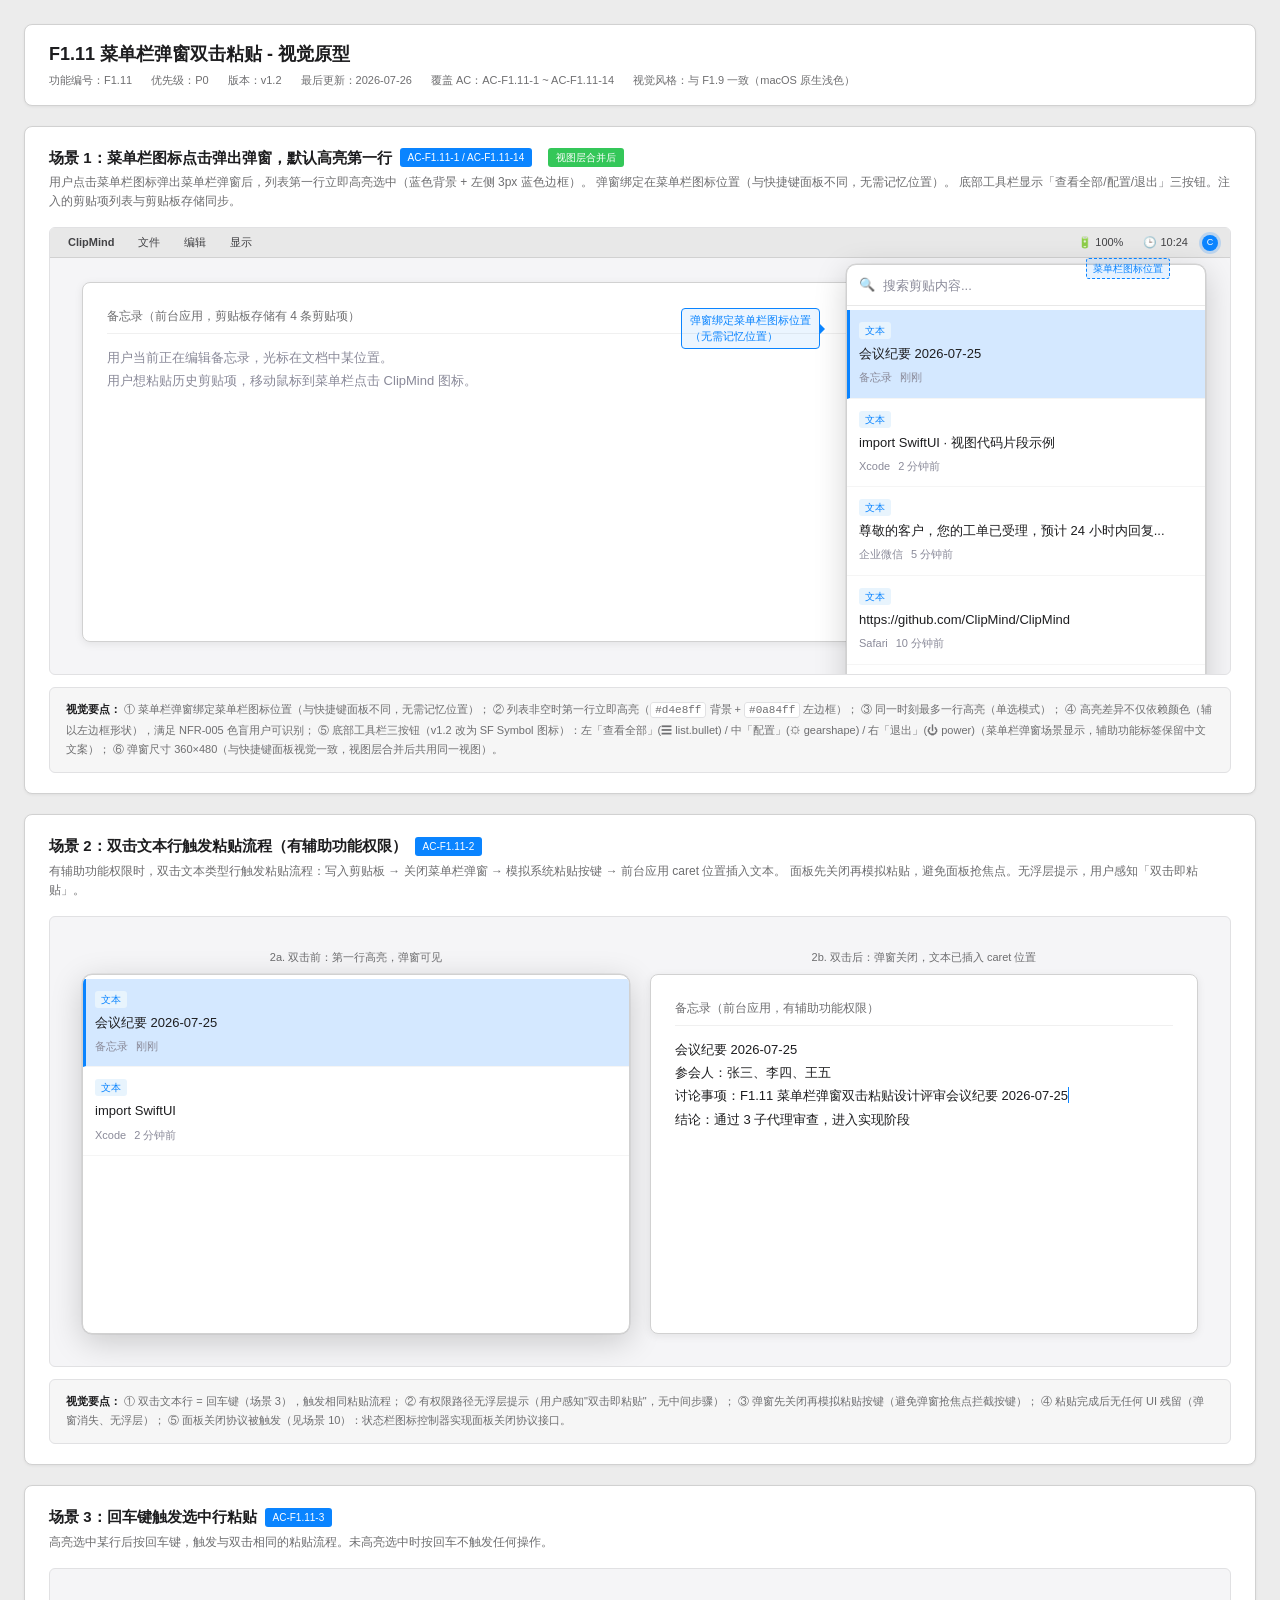
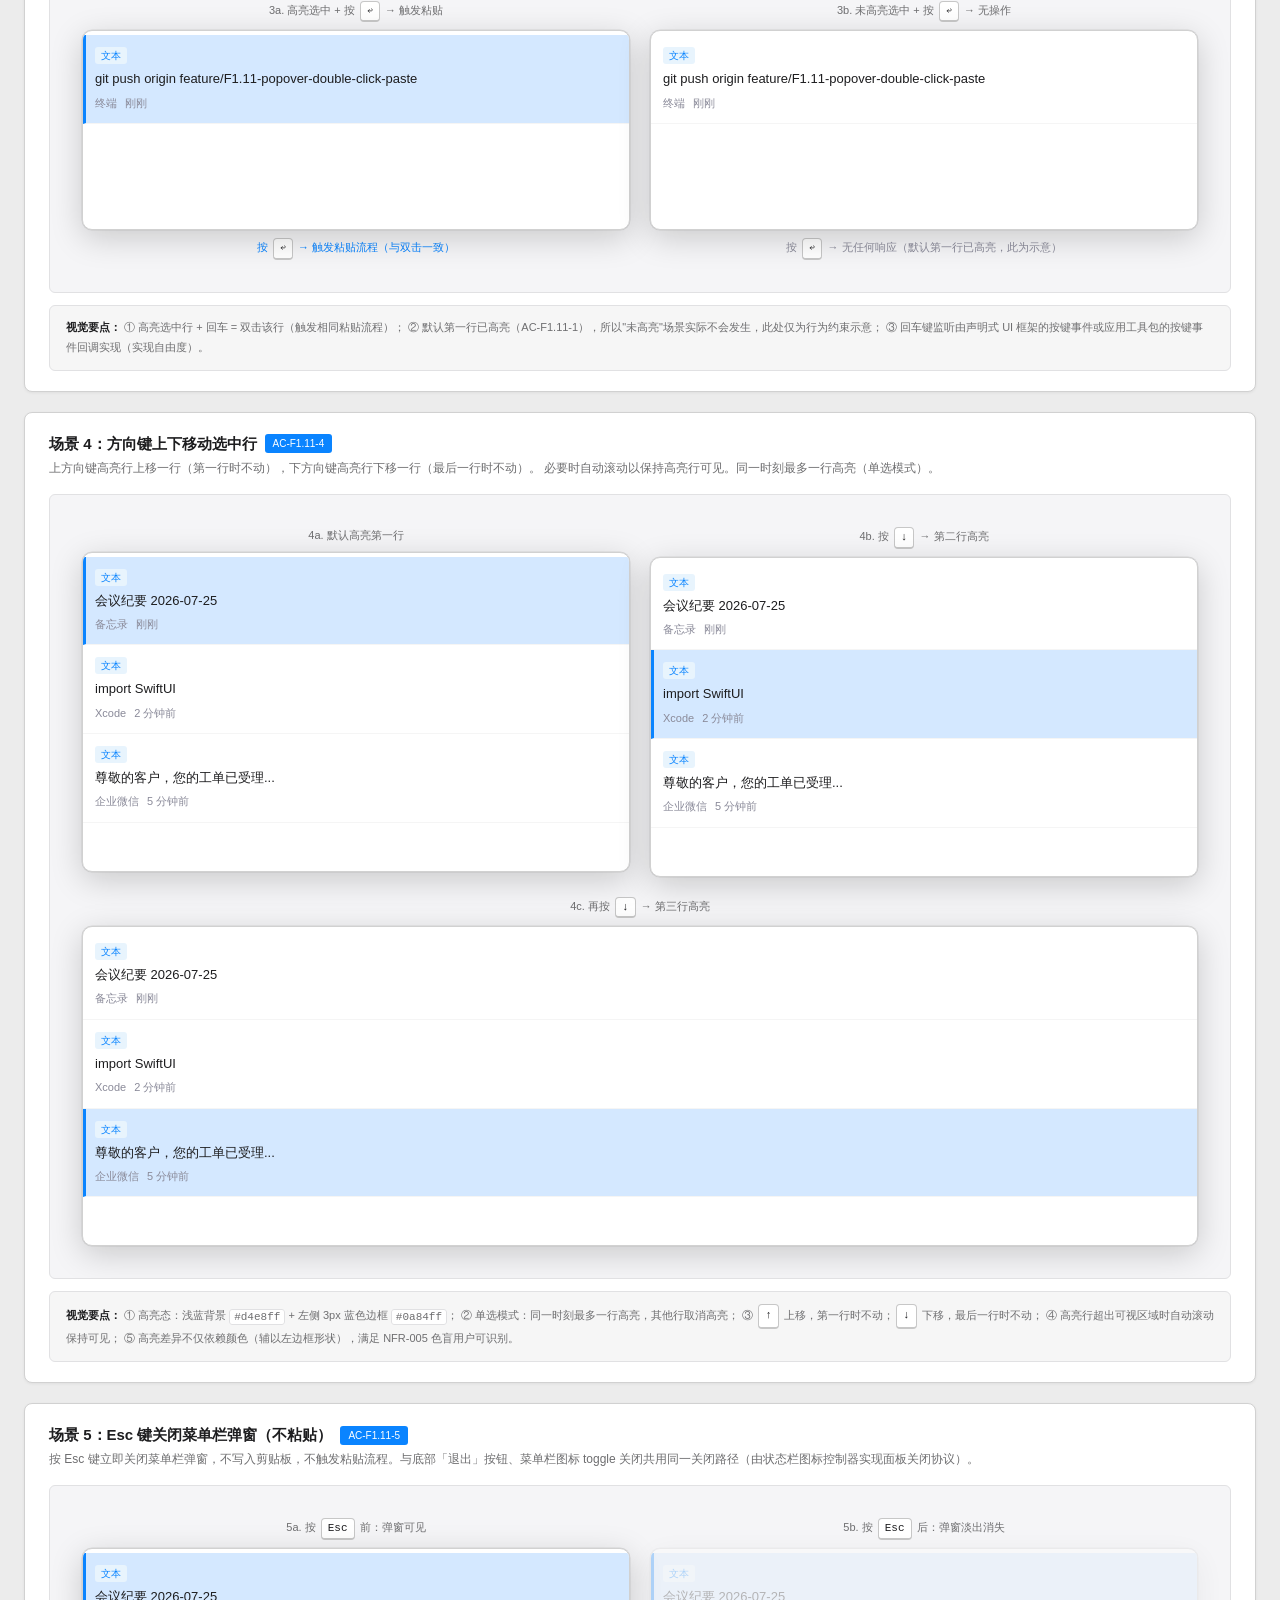
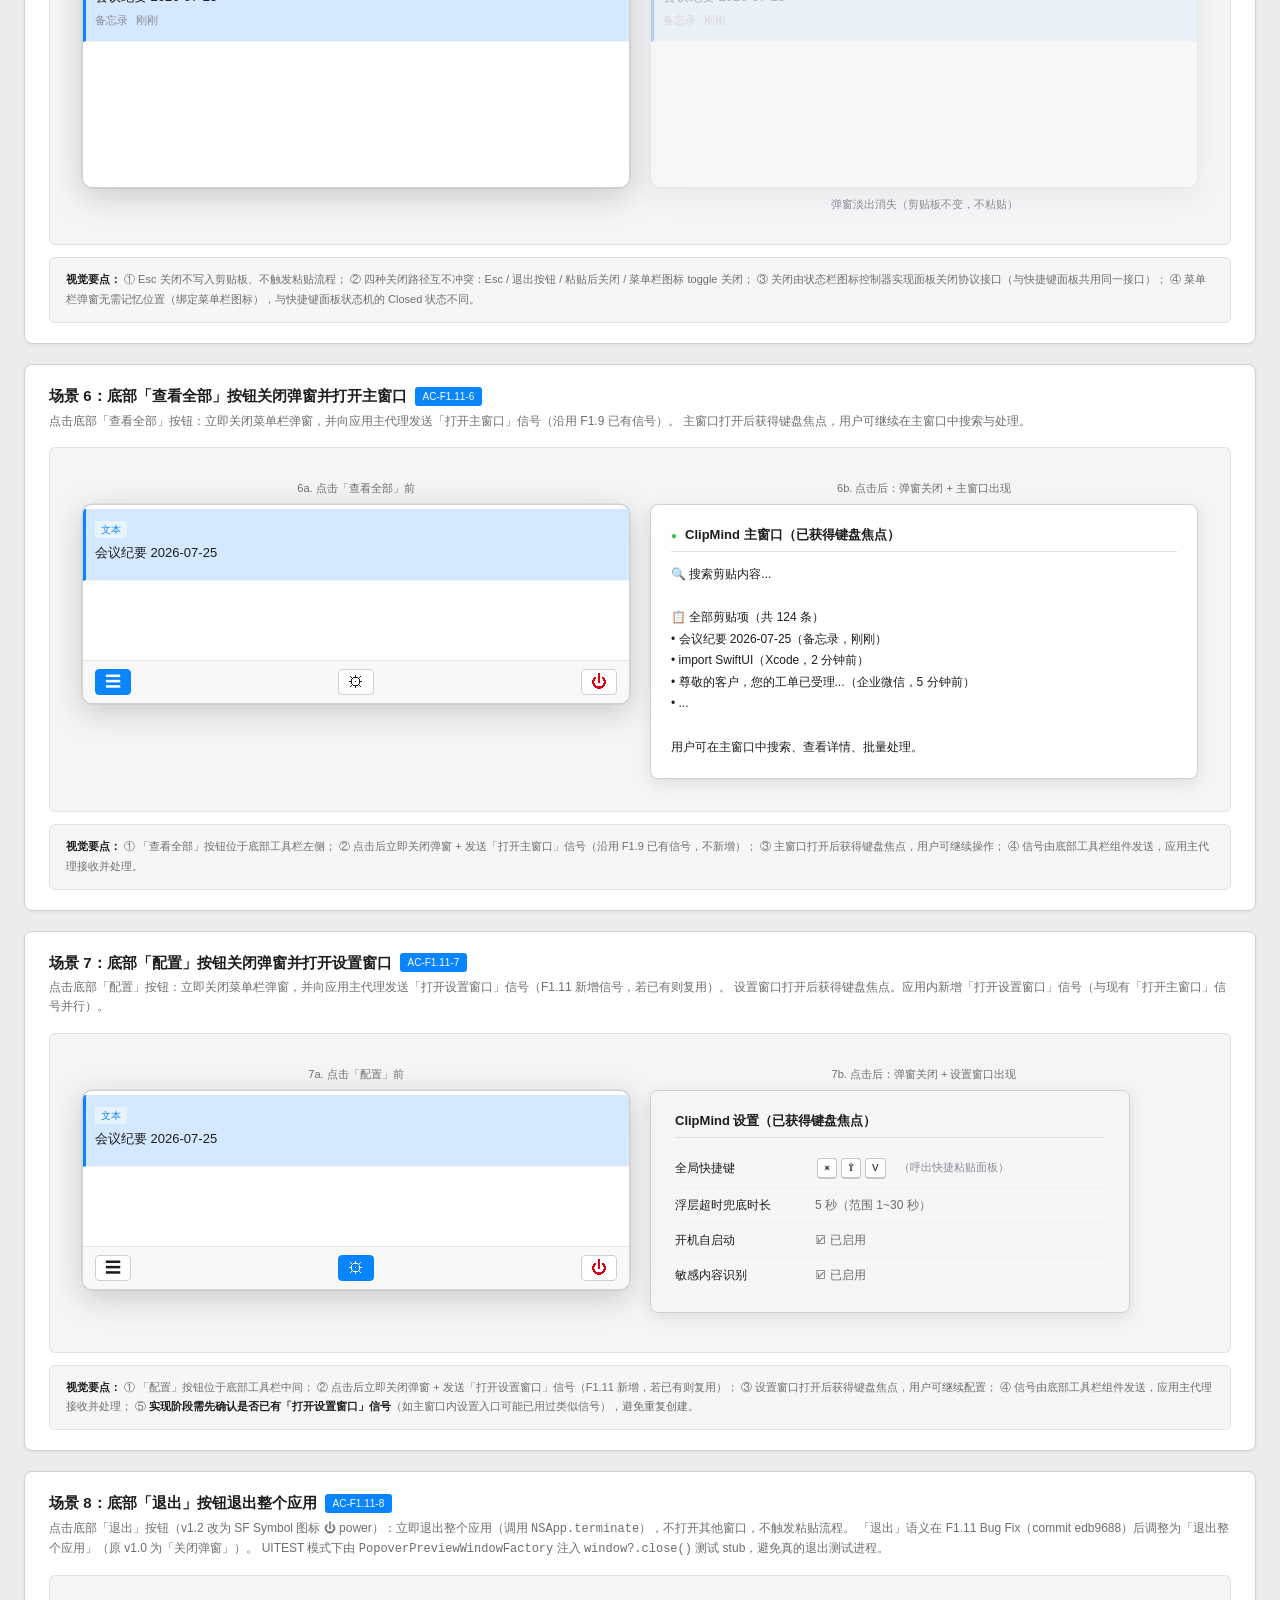
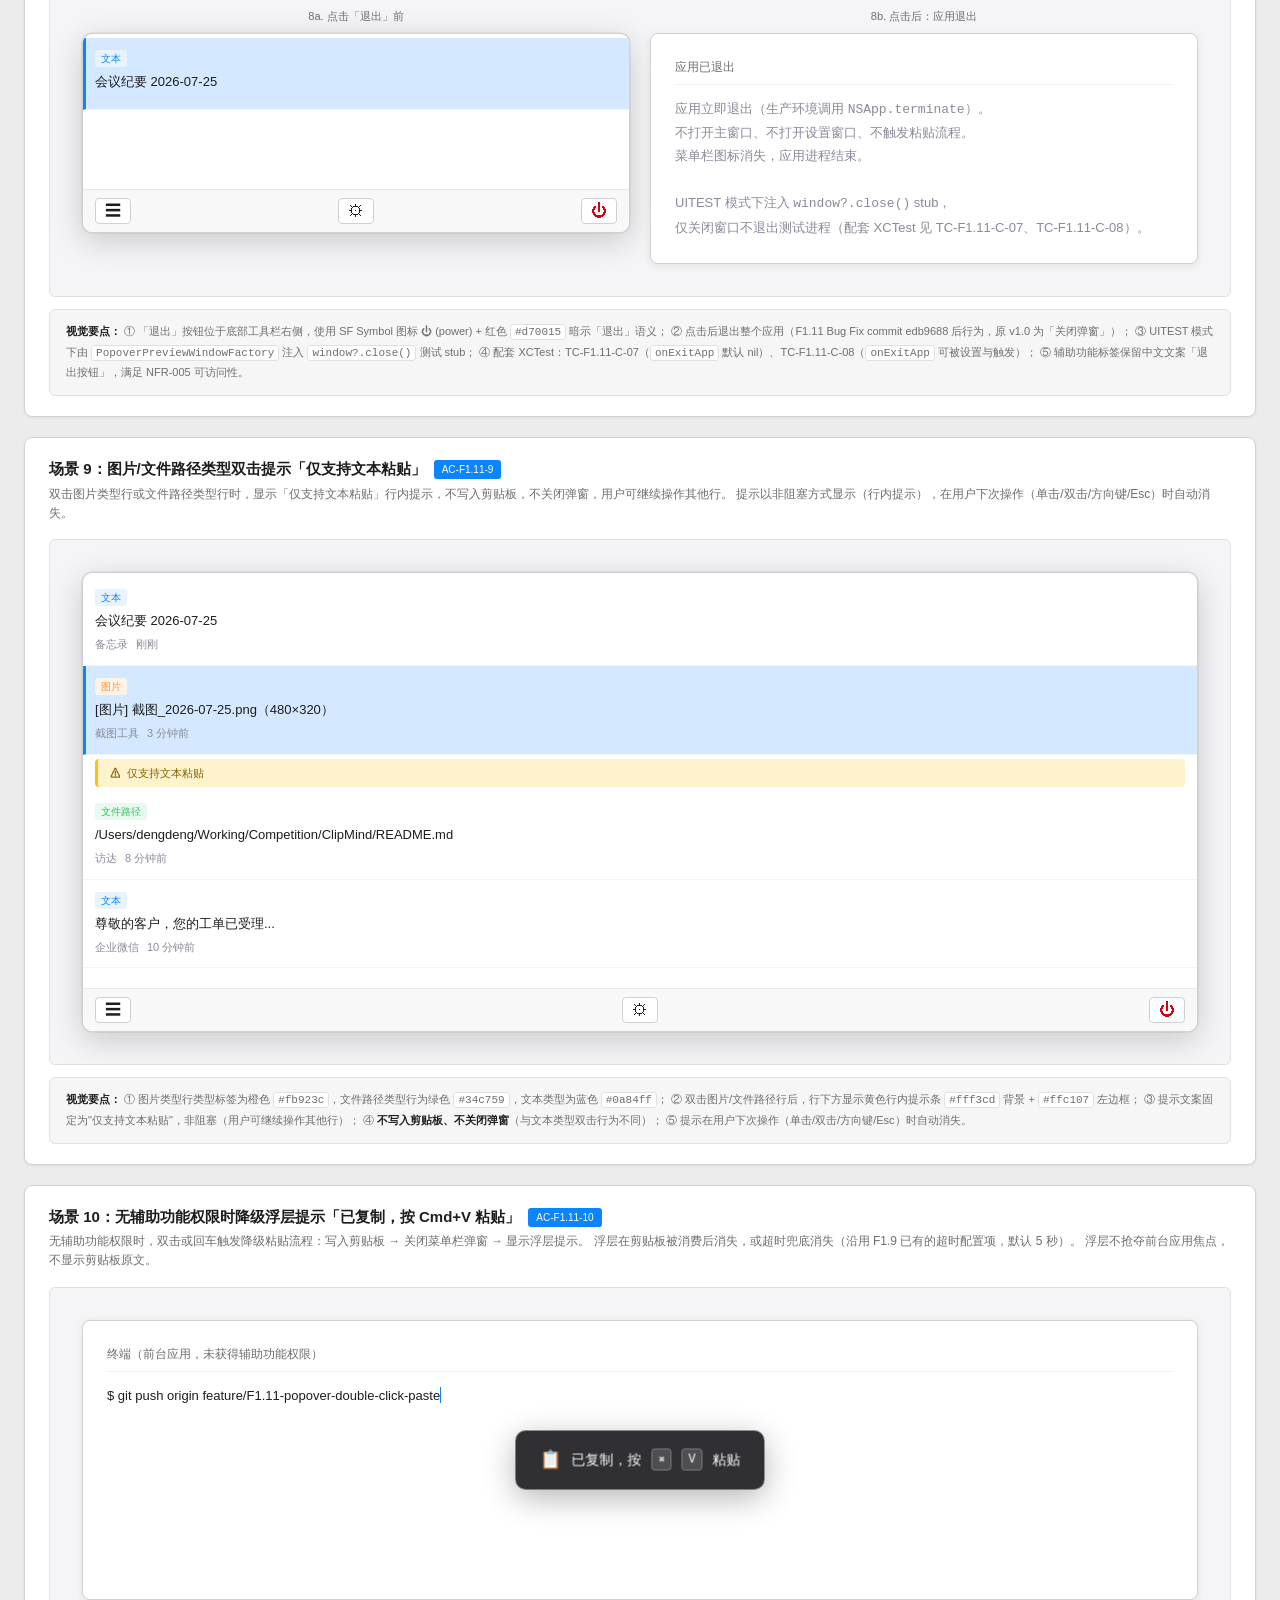
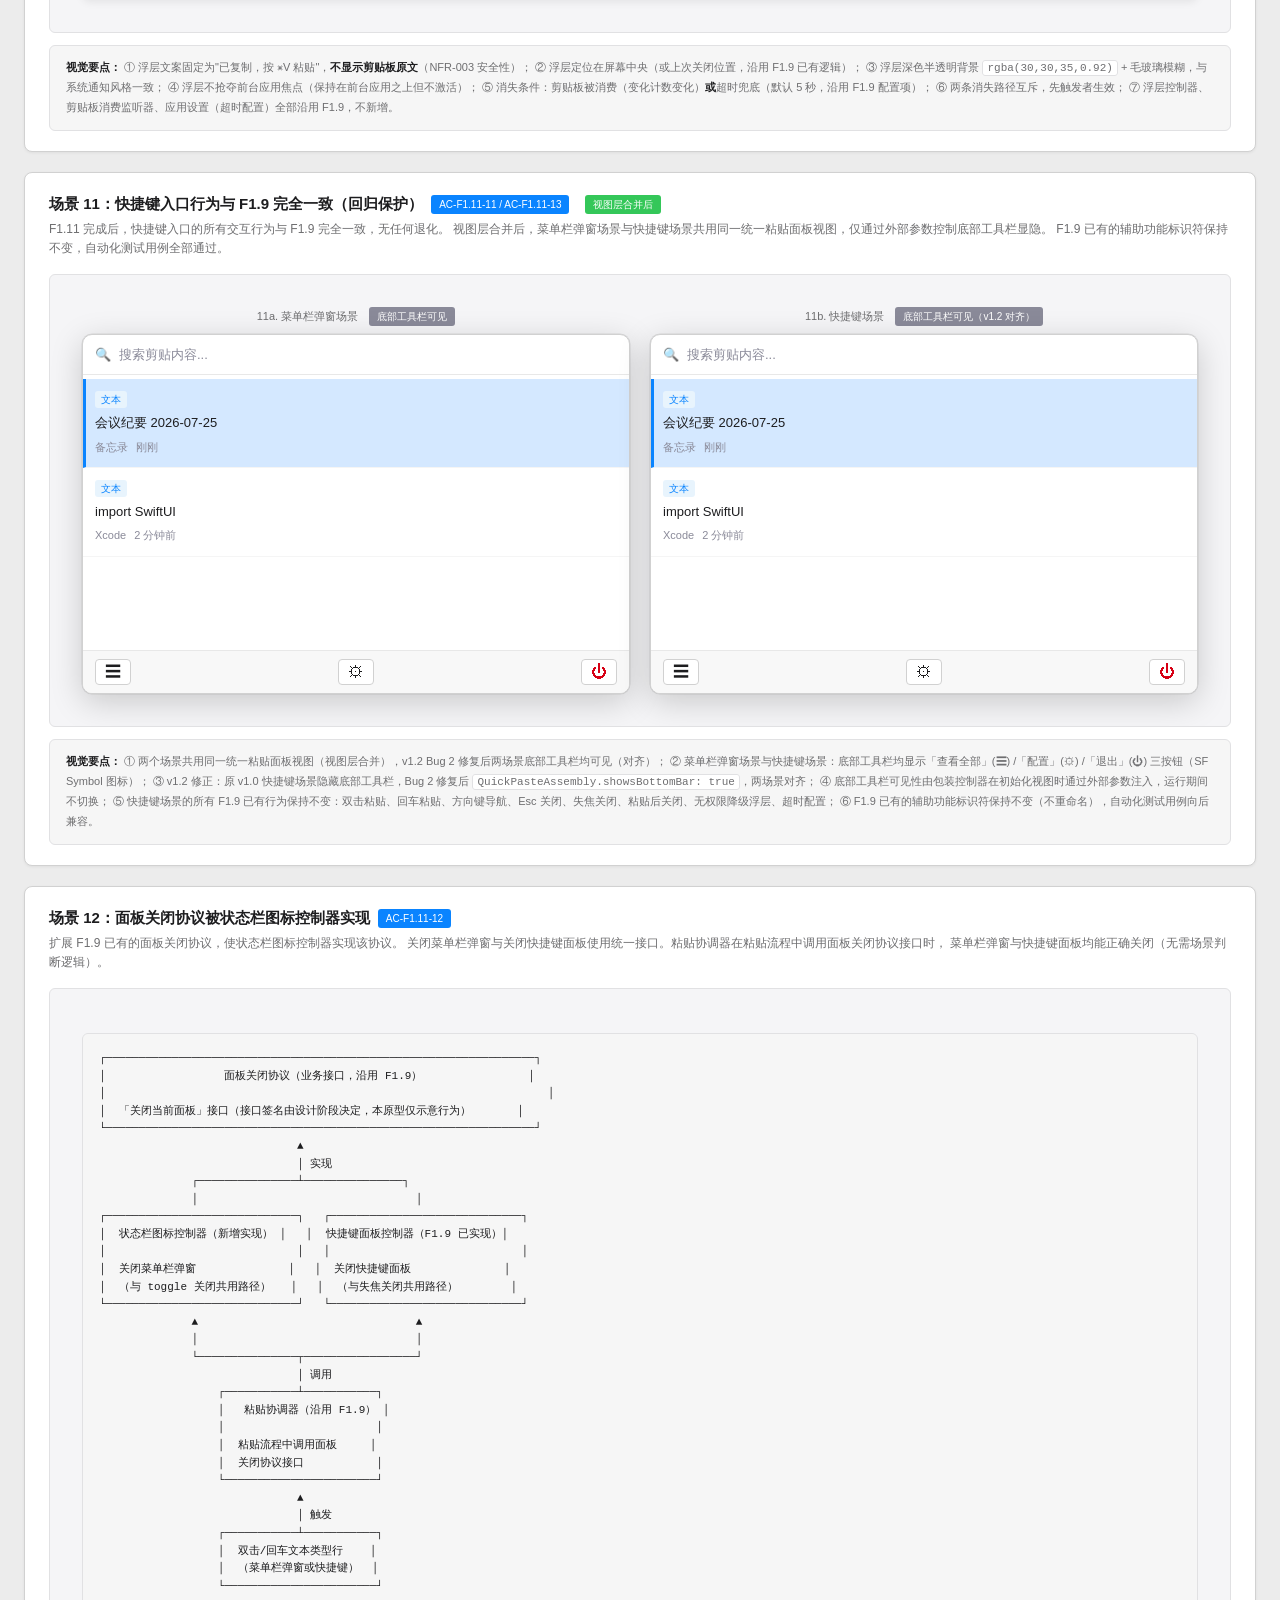
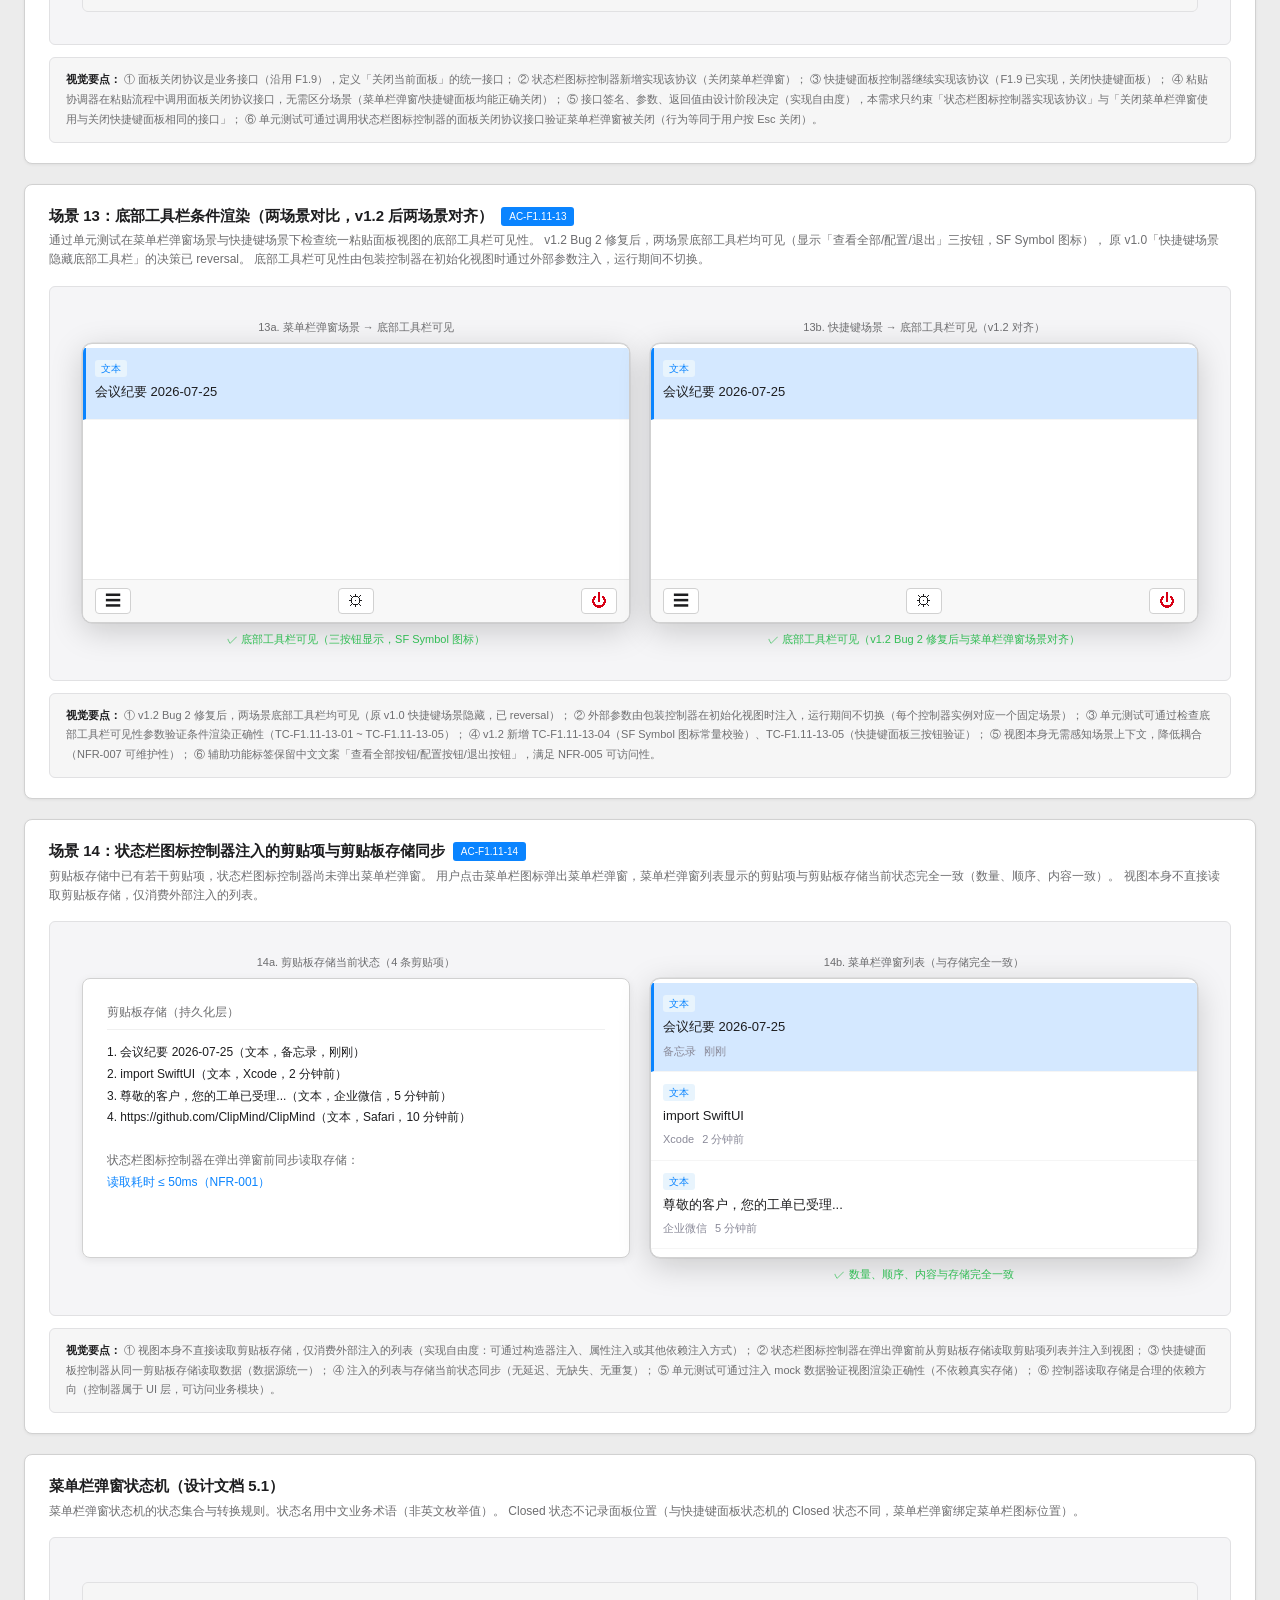
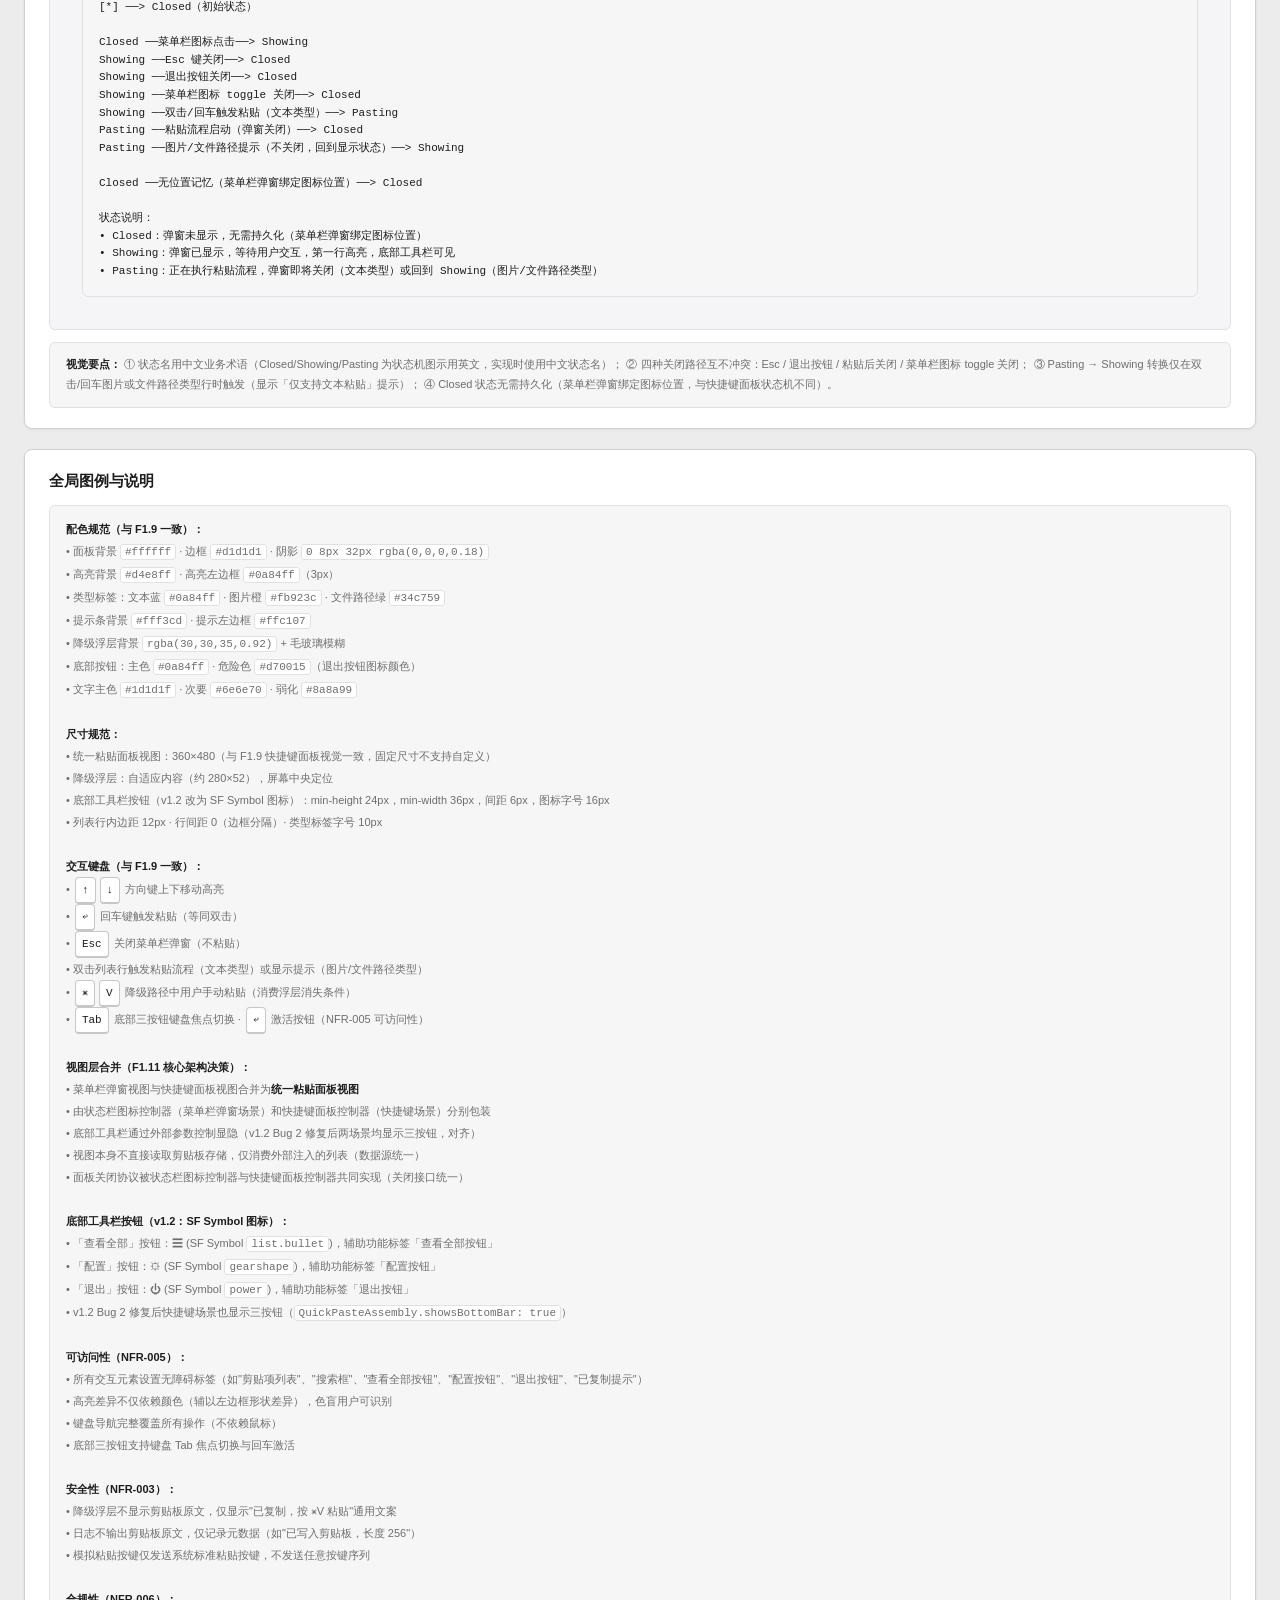
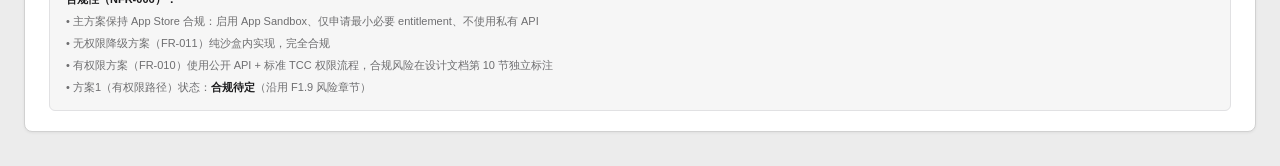
==== commit 3f1d672c: "docs(F1.11): 同步列表工具栏与自我写入抑制文档 - F1.11 设计文档 v1.1→v1.2：3.4/3.7/4.2/4.3/4.7/5.4/7.3 节同步 Bug 2/3 修复（图标化 " ====
--- a/docs/planning/P0/F1/F1.11_菜单栏弹窗双击粘贴_视觉原型.html
+++ b/docs/planning/P0/F1/F1.11_菜单栏弹窗双击粘贴_视觉原型.html
@@ -2,13 +2,15 @@
 <html lang="zh-CN">
 <!--
   F1.11 菜单栏弹窗双击粘贴 - 视觉原型
-  版本：v1.0 | 最后更新：2026-07-25
+  版本：v1.2 | 最后更新：2026-07-26
   关联需求文档：F1.11_菜单栏弹窗双击粘贴_需求文档.md v1.0
-  关联设计文档：F1.11_菜单栏弹窗双击粘贴_设计文档.md v1.0
+  关联设计文档：F1.11_菜单栏弹窗双击粘贴_设计文档.md v1.2
   覆盖 AC：AC-F1.11-1 ~ AC-F1.11-14
   说明：本原型为静态视觉示意，用 macOS 原生浅色风格展示菜单栏弹窗、底部工具栏三按钮、
         双击/回车/方向键/Esc 交互、图片/文件路径提示、降级浮层、视图层合并（两场景对比）
         等关键场景，不包含真实交互逻辑。视觉风格与 F1.9 视觉原型一致。
+  v1.2 变更：Bug 2 修复——底部工具栏按钮由文字改为 SF Symbol 图标（list.bullet/gearshape/power），
+            快捷键场景补齐底部工具栏（showsBottomBar: true），两场景对齐。
 -->
 <head>
     <meta charset="UTF-8">
@@ -416,6 +418,23 @@
             color: #8a8a99;
             flex: 1;
             text-align: center;
+        }
+
+        /* v1.2：底部工具栏图标按钮（SF Symbol 视觉示意） */
+        .footer-btn-icon {
+            font-size: 16px;
+            line-height: 1;
+            min-width: 36px;
+            padding: 4px 8px;
+            display: inline-flex;
+            align-items: center;
+            justify-content: center;
+        }
+
+        .footer-btn-icon.footer-btn-icon-label {
+            font-size: 10px;
+            color: #8a8a99;
+            margin-left: 2px;
         }
 
         /* 底部工具栏（快捷键场景：仅提示，无按钮） */
@@ -725,8 +744,8 @@
     <div class="meta">
         <span>功能编号：F1.11</span>
         <span>优先级：P0</span>
-        <span>版本：v1.0</span>
-        <span>最后更新：2026-07-25</span>
+        <span>版本：v1.2</span>
+        <span>最后更新：2026-07-26</span>
         <span>覆盖 AC：AC-F1.11-1 ~ AC-F1.11-14</span>
         <span>视觉风格：与 F1.9 一致（macOS 原生浅色）</span>
     </div>
@@ -815,11 +834,11 @@
                     </div>
                 </div>
             </div>
-            <!-- 底部工具栏：菜单栏弹窗场景显示三按钮 -->
+            <!-- 底部工具栏：菜单栏弹窗场景显示三按钮（v1.2：SF Symbol 图标） -->
             <div class="panel-footer-popover">
-                <button class="footer-btn" aria-label="查看全部按钮">查看全部</button>
-                <button class="footer-btn" aria-label="配置按钮">配置</button>
-                <button class="footer-btn danger" aria-label="退出按钮">退出</button>
+                <button class="footer-btn footer-btn-icon" aria-label="查看全部按钮" title="查看全部">☰</button>
+                <button class="footer-btn footer-btn-icon" aria-label="配置按钮" title="配置">⚙</button>
+                <button class="footer-btn footer-btn-icon danger" aria-label="退出按钮" title="退出">⏻</button>
             </div>
         </div>
 
@@ -835,7 +854,7 @@
         ② 列表非空时第一行立即高亮（<code>#d4e8ff</code> 背景 + <code>#0a84ff</code> 左边框）；
         ③ 同一时刻最多一行高亮（单选模式）；
         ④ 高亮差异不仅依赖颜色（辅以左边框形状），满足 NFR-005 色盲用户可识别；
-        ⑤ 底部工具栏三按钮：左「查看全部」/ 中「配置」/ 右「退出」（菜单栏弹窗场景显示）；
+        ⑤ 底部工具栏三按钮（v1.2 改为 SF Symbol 图标）：左「查看全部」(☰ list.bullet) / 中「配置」(⚙ gearshape) / 右「退出」(⏻ power)（菜单栏弹窗场景显示，辅助功能标签保留中文文案）；
         ⑥ 弹窗尺寸 360×480（与快捷键面板视觉一致，视图层合并后共用同一视图）。
     </div>
 </div>
@@ -1115,9 +1134,9 @@
                         </div>
                     </div>
                     <div class="panel-footer-popover">
-                        <button class="footer-btn primary" aria-label="查看全部按钮">查看全部</button>
-                        <button class="footer-btn" aria-label="配置按钮">配置</button>
-                        <button class="footer-btn danger" aria-label="退出按钮">退出</button>
+                        <button class="footer-btn footer-btn-icon primary" aria-label="查看全部按钮" title="查看全部">☰</button>
+                        <button class="footer-btn footer-btn-icon" aria-label="配置按钮" title="配置">⚙</button>
+                        <button class="footer-btn footer-btn-icon danger" aria-label="退出按钮" title="退出">⏻</button>
                     </div>
                 </div>
             </div>
@@ -1172,9 +1191,9 @@
                         </div>
                     </div>
                     <div class="panel-footer-popover">
-                        <button class="footer-btn" aria-label="查看全部按钮">查看全部</button>
-                        <button class="footer-btn primary" aria-label="配置按钮">配置</button>
-                        <button class="footer-btn danger" aria-label="退出按钮">退出</button>
+                        <button class="footer-btn footer-btn-icon" aria-label="查看全部按钮" title="查看全部">☰</button>
+                        <button class="footer-btn footer-btn-icon primary" aria-label="配置按钮" title="配置">⚙</button>
+                        <button class="footer-btn footer-btn-icon danger" aria-label="退出按钮" title="退出">⏻</button>
                     </div>
                 </div>
             </div>
@@ -1219,13 +1238,13 @@
 <!-- 场景 8：底部「退出」按钮 -->
 <div class="scene">
     <div class="scene-title">
-        场景 8：底部「退出」按钮关闭弹窗（不退出应用）
+        场景 8：底部「退出」按钮退出整个应用
         <span class="ac-tag">AC-F1.11-8</span>
     </div>
     <div class="scene-desc">
-        点击底部「退出」按钮：立即关闭菜单栏弹窗，不打开其他窗口，不触发粘贴流程。
-        「退出」语义是「退出弹窗」（关闭弹窗回到原工作流），而非「退出应用」。
-        应用退出由系统菜单栏的「退出 ClipMind」入口承担（macOS 标准行为）。
+        点击底部「退出」按钮（v1.2 改为 SF Symbol 图标 ⏻ power）：立即退出整个应用（调用 <code>NSApp.terminate</code>），不打开其他窗口，不触发粘贴流程。
+        「退出」语义在 F1.11 Bug Fix（commit edb9688）后调整为「退出整个应用」（原 v1.0 为「关闭弹窗」）。
+        UITEST 模式下由 <code>PopoverPreviewWindowFactory</code> 注入 <code>window?.close()</code> 测试 stub，避免真的退出测试进程。
     </div>
     <div class="stage">
         <div class="stage-row">
@@ -1239,24 +1258,24 @@
                         </div>
                     </div>
                     <div class="panel-footer-popover">
-                        <button class="footer-btn" aria-label="查看全部按钮">查看全部</button>
-                        <button class="footer-btn" aria-label="配置按钮">配置</button>
-                        <button class="footer-btn danger" aria-label="退出按钮">退出</button>
-                    </div>
-                </div>
-            </div>
-
-            <div class="stage-item">
-                <div class="stage-item-label">8b. 点击后：弹窗关闭，无其他窗口</div>
+                        <button class="footer-btn footer-btn-icon" aria-label="查看全部按钮" title="查看全部">☰</button>
+                        <button class="footer-btn footer-btn-icon" aria-label="配置按钮" title="配置">⚙</button>
+                        <button class="footer-btn footer-btn-icon danger" aria-label="退出按钮" title="退出">⏻</button>
+                    </div>
+                </div>
+            </div>
+
+            <div class="stage-item">
+                <div class="stage-item-label">8b. 点击后：应用退出</div>
                 <div class="mock-app" style="min-height: 200px;">
-                    <div class="mock-app-title">备忘录（前台应用，弹窗已关闭）</div>
+                    <div class="mock-app-title">应用已退出</div>
                     <div class="mock-app-content" style="color: #8a8a99;">
-                        弹窗已关闭。<br>
+                        应用立即退出（生产环境调用 <code>NSApp.terminate</code>）。<br>
                         不打开主窗口、不打开设置窗口、不触发粘贴流程。<br>
-                        用户回到原工作流继续编辑备忘录。<br>
+                        菜单栏图标消失，应用进程结束。<br>
                         <br>
-                        应用仍在菜单栏运行（菜单栏图标仍可见）。<br>
-                        用户可再次点击菜单栏图标重新打开弹窗。
+                        UITEST 模式下注入 <code>window?.close()</code> stub，<br>
+                        仅关闭窗口不退出测试进程（配套 XCTest 见 TC-F1.11-C-07、TC-F1.11-C-08）。
                     </div>
                 </div>
             </div>
@@ -1264,10 +1283,11 @@
     </div>
     <div class="legend">
         <strong>视觉要点：</strong>
-        ① 「退出」按钮位于底部工具栏右侧，使用红色文字 <code>#d70015</code> 暗示「关闭」语义；
-        ② 点击后仅关闭弹窗，不退出应用（应用仍在菜单栏运行）；
-        ③ 关闭由状态栏图标控制器通过面板关闭协议接口处理（与 Esc 关闭共用同一关闭路径）；
-        ④ 「退出」语义是「退出弹窗」而非「退出应用」，按钮文案在菜单栏弹窗上下文中足够明确。
+        ① 「退出」按钮位于底部工具栏右侧，使用 SF Symbol 图标 ⏻ (power) + 红色 <code>#d70015</code> 暗示「退出」语义；
+        ② 点击后退出整个应用（F1.11 Bug Fix commit edb9688 后行为，原 v1.0 为「关闭弹窗」）；
+        ③ UITEST 模式下由 <code>PopoverPreviewWindowFactory</code> 注入 <code>window?.close()</code> 测试 stub；
+        ④ 配套 XCTest：TC-F1.11-C-07（<code>onExitApp</code> 默认 nil）、TC-F1.11-C-08（<code>onExitApp</code> 可被设置与触发）；
+        ⑤ 辅助功能标签保留中文文案「退出按钮」，满足 NFR-005 可访问性。
     </div>
 </div>
 
@@ -1311,9 +1331,9 @@
                 </div>
             </div>
             <div class="panel-footer-popover">
-                <button class="footer-btn" aria-label="查看全部按钮">查看全部</button>
-                <button class="footer-btn" aria-label="配置按钮">配置</button>
-                <button class="footer-btn danger" aria-label="退出按钮">退出</button>
+                <button class="footer-btn footer-btn-icon" aria-label="查看全部按钮" title="查看全部">☰</button>
+                <button class="footer-btn footer-btn-icon" aria-label="配置按钮" title="配置">⚙</button>
+                <button class="footer-btn footer-btn-icon danger" aria-label="退出按钮" title="退出">⏻</button>
             </div>
         </div>
     </div>
@@ -1405,20 +1425,20 @@
                             <div class="clip-meta"><span>Xcode</span><span>2 分钟前</span></div>
                         </div>
                     </div>
-                    <!-- 底部工具栏：菜单栏弹窗场景显示三按钮 -->
+                    <!-- 底部工具栏：菜单栏弹窗场景显示三按钮（v1.2：SF Symbol 图标） -->
                     <div class="panel-footer-popover">
-                        <button class="footer-btn" aria-label="查看全部按钮">查看全部</button>
-                        <button class="footer-btn" aria-label="配置按钮">配置</button>
-                        <button class="footer-btn danger" aria-label="退出按钮">退出</button>
-                    </div>
-                </div>
-            </div>
-
-            <!-- 子场景 11b：快捷键场景（底部工具栏隐藏） -->
+                        <button class="footer-btn footer-btn-icon" aria-label="查看全部按钮" title="查看全部">☰</button>
+                        <button class="footer-btn footer-btn-icon" aria-label="配置按钮" title="配置">⚙</button>
+                        <button class="footer-btn footer-btn-icon danger" aria-label="退出按钮" title="退出">⏻</button>
+                    </div>
+                </div>
+            </div>
+
+            <!-- 子场景 11b：快捷键场景（v1.2：底部工具栏可见，与菜单栏弹窗场景对齐） -->
             <div class="stage-item">
                 <div class="stage-item-label">
                     11b. 快捷键场景
-                    <span class="scene-badge">底部工具栏隐藏</span>
+                    <span class="scene-badge">底部工具栏可见（v1.2 对齐）</span>
                 </div>
                 <div class="paste-panel" style="position: relative; width: 100%; height: 360px;">
                     <div class="panel-search">
@@ -1437,10 +1457,11 @@
                             <div class="clip-meta"><span>Xcode</span><span>2 分钟前</span></div>
                         </div>
                     </div>
-                    <!-- 底部工具栏：快捷键场景隐藏，仅显示提示 -->
-                    <div class="panel-footer-quick">
-                        <button class="panel-footer-btn-quick">查看全部</button>
-                        <span class="panel-footer-hint-quick">双击粘贴 · 回车粘贴 · Esc 关闭</span>
+                    <!-- 底部工具栏：v1.2 Bug 2 修复后快捷键场景也显示三按钮（showsBottomBar: true） -->
+                    <div class="panel-footer-popover">
+                        <button class="footer-btn footer-btn-icon" aria-label="查看全部按钮" title="查看全部">☰</button>
+                        <button class="footer-btn footer-btn-icon" aria-label="配置按钮" title="配置">⚙</button>
+                        <button class="footer-btn footer-btn-icon danger" aria-label="退出按钮" title="退出">⏻</button>
                     </div>
                 </div>
             </div>
@@ -1448,9 +1469,9 @@
     </div>
     <div class="legend">
         <strong>视觉要点：</strong>
-        ① 两个场景共用同一统一粘贴面板视图（视图层合并），仅底部工具栏可见性不同；
-        ② 菜单栏弹窗场景：底部工具栏显示「查看全部/配置/退出」三按钮；
-        ③ 快捷键场景：底部工具栏隐藏，仅显示「查看全部」按钮 + 操作提示（沿用 F1.9 视觉）；
+        ① 两个场景共用同一统一粘贴面板视图（视图层合并），v1.2 Bug 2 修复后两场景底部工具栏均可见（对齐）；
+        ② 菜单栏弹窗场景与快捷键场景：底部工具栏均显示「查看全部」(☰) /「配置」(⚙) /「退出」(⏻) 三按钮（SF Symbol 图标）；
+        ③ v1.2 修正：原 v1.0 快捷键场景隐藏底部工具栏，Bug 2 修复后 <code>QuickPasteAssembly.showsBottomBar: true</code>，两场景对齐；
         ④ 底部工具栏可见性由包装控制器在初始化视图时通过外部参数注入，运行期间不切换；
         ⑤ 快捷键场景的所有 F1.9 已有行为保持不变：双击粘贴、回车粘贴、方向键导航、Esc 关闭、失焦关闭、粘贴后关闭、无权限降级浮层、超时配置；
         ⑥ F1.9 已有的辅助功能标识符保持不变（不重命名），自动化测试用例向后兼容。
@@ -1515,12 +1536,13 @@
 <!-- 场景 13：底部工具栏条件渲染 -->
 <div class="scene">
     <div class="scene-title">
-        场景 13：底部工具栏条件渲染（两场景对比）
+        场景 13：底部工具栏条件渲染（两场景对比，v1.2 后两场景对齐）
         <span class="ac-tag">AC-F1.11-13</span>
     </div>
     <div class="scene-desc">
         通过单元测试在菜单栏弹窗场景与快捷键场景下检查统一粘贴面板视图的底部工具栏可见性。
-        菜单栏弹窗场景下底部工具栏可见（显示「查看全部/配置/退出」三按钮）；快捷键场景下底部工具栏不可见。
+        v1.2 Bug 2 修复后，两场景底部工具栏均可见（显示「查看全部/配置/退出」三按钮，SF Symbol 图标），
+        原 v1.0「快捷键场景隐藏底部工具栏」的决策已 reversal。
         底部工具栏可见性由包装控制器在初始化视图时通过外部参数注入，运行期间不切换。
     </div>
     <div class="stage">
@@ -1535,18 +1557,18 @@
                         </div>
                     </div>
                     <div class="panel-footer-popover">
-                        <button class="footer-btn" aria-label="查看全部按钮">查看全部</button>
-                        <button class="footer-btn" aria-label="配置按钮">配置</button>
-                        <button class="footer-btn danger" aria-label="退出按钮">退出</button>
+                        <button class="footer-btn footer-btn-icon" aria-label="查看全部按钮" title="查看全部">☰</button>
+                        <button class="footer-btn footer-btn-icon" aria-label="配置按钮" title="配置">⚙</button>
+                        <button class="footer-btn footer-btn-icon danger" aria-label="退出按钮" title="退出">⏻</button>
                     </div>
                 </div>
                 <div style="text-align: center; margin-top: 8px; font-size: 11px; color: #34c759;">
-                    ✓ 底部工具栏可见（三按钮显示）
-                </div>
-            </div>
-
-            <div class="stage-item">
-                <div class="stage-item-label">13b. 快捷键场景 → 底部工具栏不可见</div>
+                    ✓ 底部工具栏可见（三按钮显示，SF Symbol 图标）
+                </div>
+            </div>
+
+            <div class="stage-item">
+                <div class="stage-item-label">13b. 快捷键场景 → 底部工具栏可见（v1.2 对齐）</div>
                 <div class="paste-panel" style="position: relative; width: 100%; height: 280px;">
                     <div class="panel-list">
                         <div class="clip-row default-highlight">
@@ -1554,24 +1576,26 @@
                             <div class="clip-content">会议纪要 2026-07-25</div>
                         </div>
                     </div>
-                    <div class="panel-footer-quick">
-                        <button class="panel-footer-btn-quick">查看全部</button>
-                        <span class="panel-footer-hint-quick">双击粘贴 · 回车粘贴 · Esc 关闭</span>
+                    <div class="panel-footer-popover">
+                        <button class="footer-btn footer-btn-icon" aria-label="查看全部按钮" title="查看全部">☰</button>
+                        <button class="footer-btn footer-btn-icon" aria-label="配置按钮" title="配置">⚙</button>
+                        <button class="footer-btn footer-btn-icon danger" aria-label="退出按钮" title="退出">⏻</button>
                     </div>
                 </div>
                 <div style="text-align: center; margin-top: 8px; font-size: 11px; color: #34c759;">
-                    ✓ 底部工具栏不可见（仅提示文案，沿用 F1.9）
+                    ✓ 底部工具栏可见（v1.2 Bug 2 修复后与菜单栏弹窗场景对齐）
                 </div>
             </div>
         </div>
     </div>
     <div class="legend">
         <strong>视觉要点：</strong>
-        ① 底部工具栏可见性由外部参数控制（菜单栏弹窗场景为可见，快捷键场景为隐藏）；
+        ① v1.2 Bug 2 修复后，两场景底部工具栏均可见（原 v1.0 快捷键场景隐藏，已 reversal）；
         ② 外部参数由包装控制器在初始化视图时注入，运行期间不切换（每个控制器实例对应一个固定场景）；
-        ③ 单元测试可通过检查底部工具栏可见性参数验证条件渲染正确性；
-        ④ 视图本身无需感知场景上下文，降低耦合（NFR-007 可维护性）；
-        ⑤ 若未来需要支持「运行时切换场景」，需重构为运行时切换（当前 Out of Scope 未提及，外部参数注入满足所有 FR）。
+        ③ 单元测试可通过检查底部工具栏可见性参数验证条件渲染正确性（TC-F1.11-13-01 ~ TC-F1.11-13-05）；
+        ④ v1.2 新增 TC-F1.11-13-04（SF Symbol 图标常量校验）、TC-F1.11-13-05（快捷键面板三按钮验证）；
+        ⑤ 视图本身无需感知场景上下文，降低耦合（NFR-007 可维护性）；
+        ⑥ 辅助功能标签保留中文文案「查看全部按钮/配置按钮/退出按钮」，满足 NFR-005 可访问性。
     </div>
 </div>
 
@@ -1693,13 +1717,13 @@
         <p>• 类型标签：文本蓝 <code>#0a84ff</code> · 图片橙 <code>#fb923c</code> · 文件路径绿 <code>#34c759</code></p>
         <p>• 提示条背景 <code>#fff3cd</code> · 提示左边框 <code>#ffc107</code></p>
         <p>• 降级浮层背景 <code>rgba(30,30,35,0.92)</code> + 毛玻璃模糊</p>
-        <p>• 底部按钮：主色 <code>#0a84ff</code> · 危险色 <code>#d70015</code>（退出按钮文字）</p>
+        <p>• 底部按钮：主色 <code>#0a84ff</code> · 危险色 <code>#d70015</code>（退出按钮图标颜色）</p>
         <p>• 文字主色 <code>#1d1d1f</code> · 次要 <code>#6e6e70</code> · 弱化 <code>#8a8a99</code></p>
         <br>
         <p><strong>尺寸规范：</strong></p>
         <p>• 统一粘贴面板视图：360×480（与 F1.9 快捷键面板视觉一致，固定尺寸不支持自定义）</p>
         <p>• 降级浮层：自适应内容（约 280×52），屏幕中央定位</p>
-        <p>• 底部工具栏按钮：min-height 24px，min-width 60px，间距 6px</p>
+        <p>• 底部工具栏按钮（v1.2 改为 SF Symbol 图标）：min-height 24px，min-width 36px，间距 6px，图标字号 16px</p>
         <p>• 列表行内边距 12px · 行间距 0（边框分隔）· 类型标签字号 10px</p>
         <br>
         <p><strong>交互键盘（与 F1.9 一致）：</strong></p>
@@ -1713,9 +1737,15 @@
         <p><strong>视图层合并（F1.11 核心架构决策）：</strong></p>
         <p>• 菜单栏弹窗视图与快捷键面板视图合并为<strong>统一粘贴面板视图</strong></p>
         <p>• 由状态栏图标控制器（菜单栏弹窗场景）和快捷键面板控制器（快捷键场景）分别包装</p>
-        <p>• 底部工具栏通过外部参数控制显隐（菜单栏弹窗场景显示三按钮，快捷键场景隐藏）</p>
+        <p>• 底部工具栏通过外部参数控制显隐（v1.2 Bug 2 修复后两场景均显示三按钮，对齐）</p>
         <p>• 视图本身不直接读取剪贴板存储，仅消费外部注入的列表（数据源统一）</p>
         <p>• 面板关闭协议被状态栏图标控制器与快捷键面板控制器共同实现（关闭接口统一）</p>
+        <br>
+        <p><strong>底部工具栏按钮（v1.2：SF Symbol 图标）：</strong></p>
+        <p>• 「查看全部」按钮：☰ (SF Symbol <code>list.bullet</code>)，辅助功能标签「查看全部按钮」</p>
+        <p>• 「配置」按钮：⚙ (SF Symbol <code>gearshape</code>)，辅助功能标签「配置按钮」</p>
+        <p>• 「退出」按钮：⏻ (SF Symbol <code>power</code>)，辅助功能标签「退出按钮」</p>
+        <p>• v1.2 Bug 2 修复后快捷键场景也显示三按钮（<code>QuickPasteAssembly.showsBottomBar: true</code>）</p>
         <br>
         <p><strong>可访问性（NFR-005）：</strong></p>
         <p>• 所有交互元素设置无障碍标签（如"剪贴项列表"、"搜索框"、"查看全部按钮"、"配置按钮"、"退出按钮"、"已复制提示"）</p>
